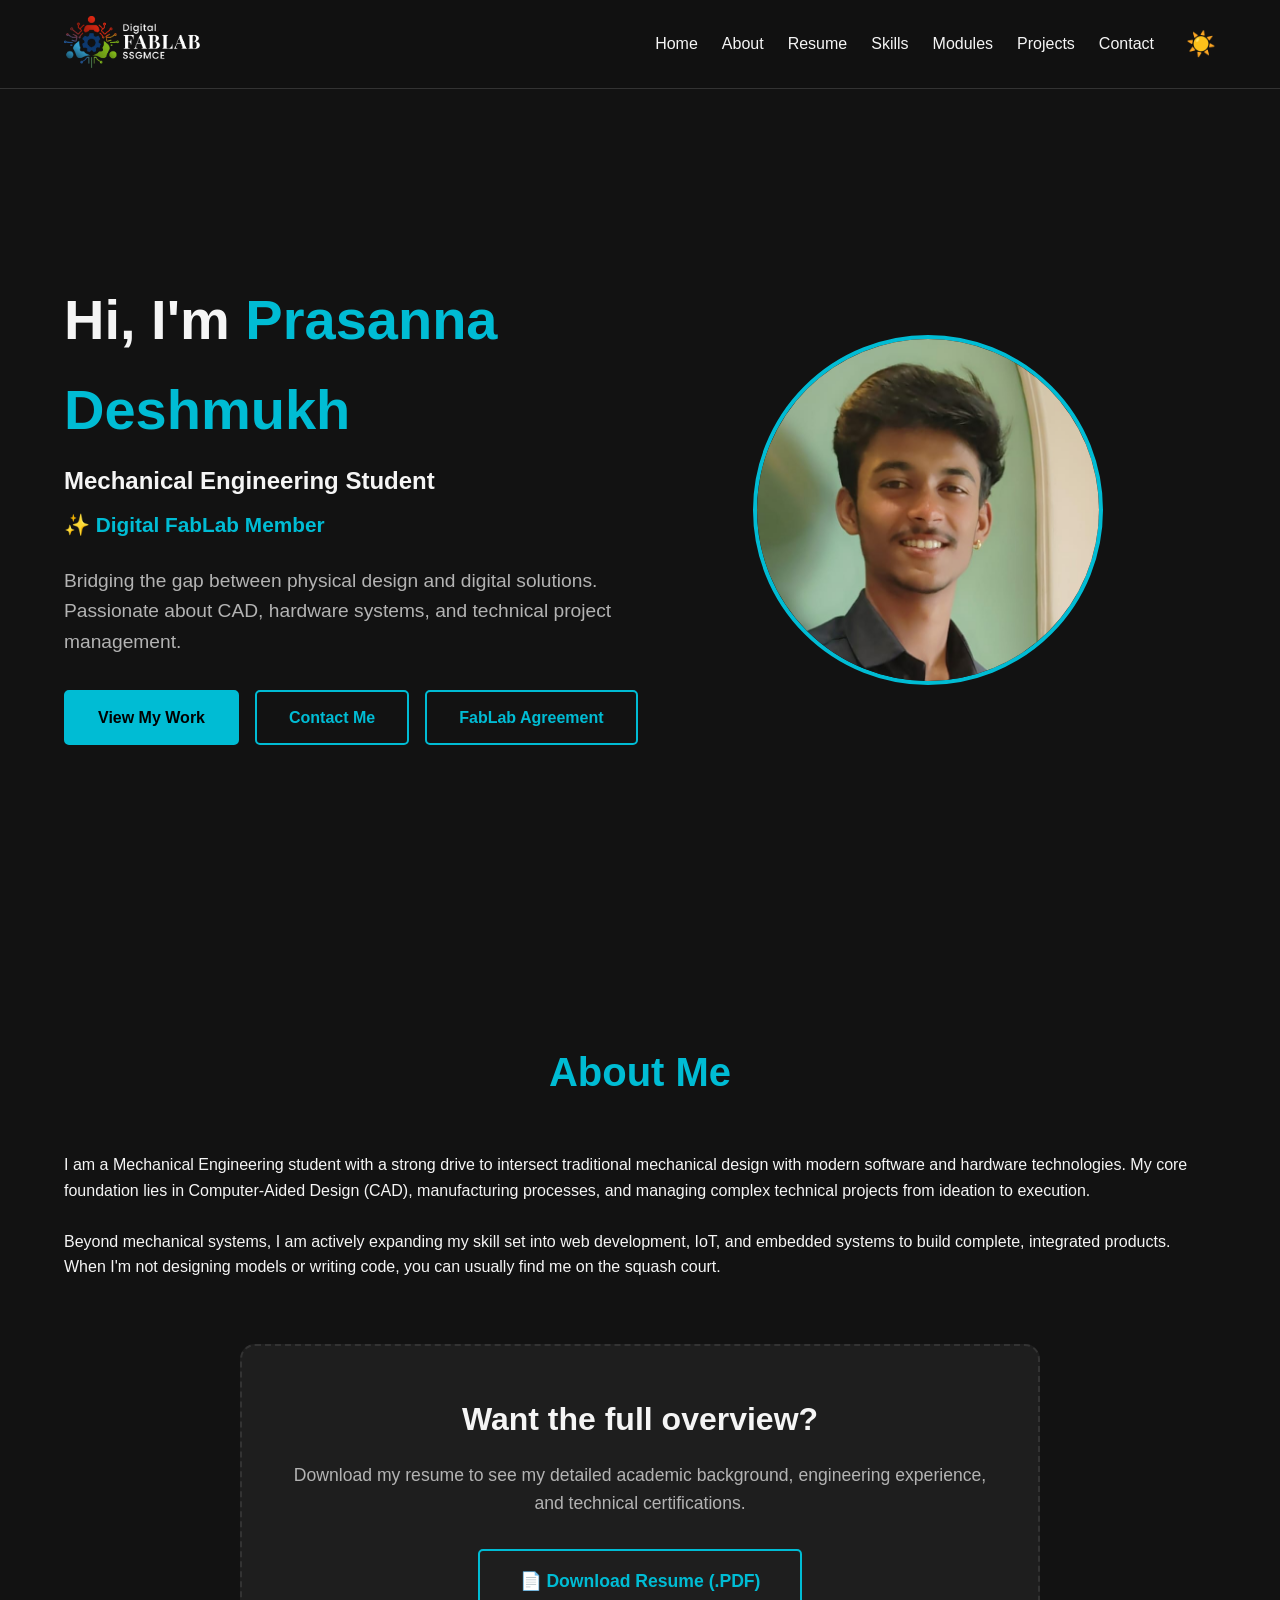
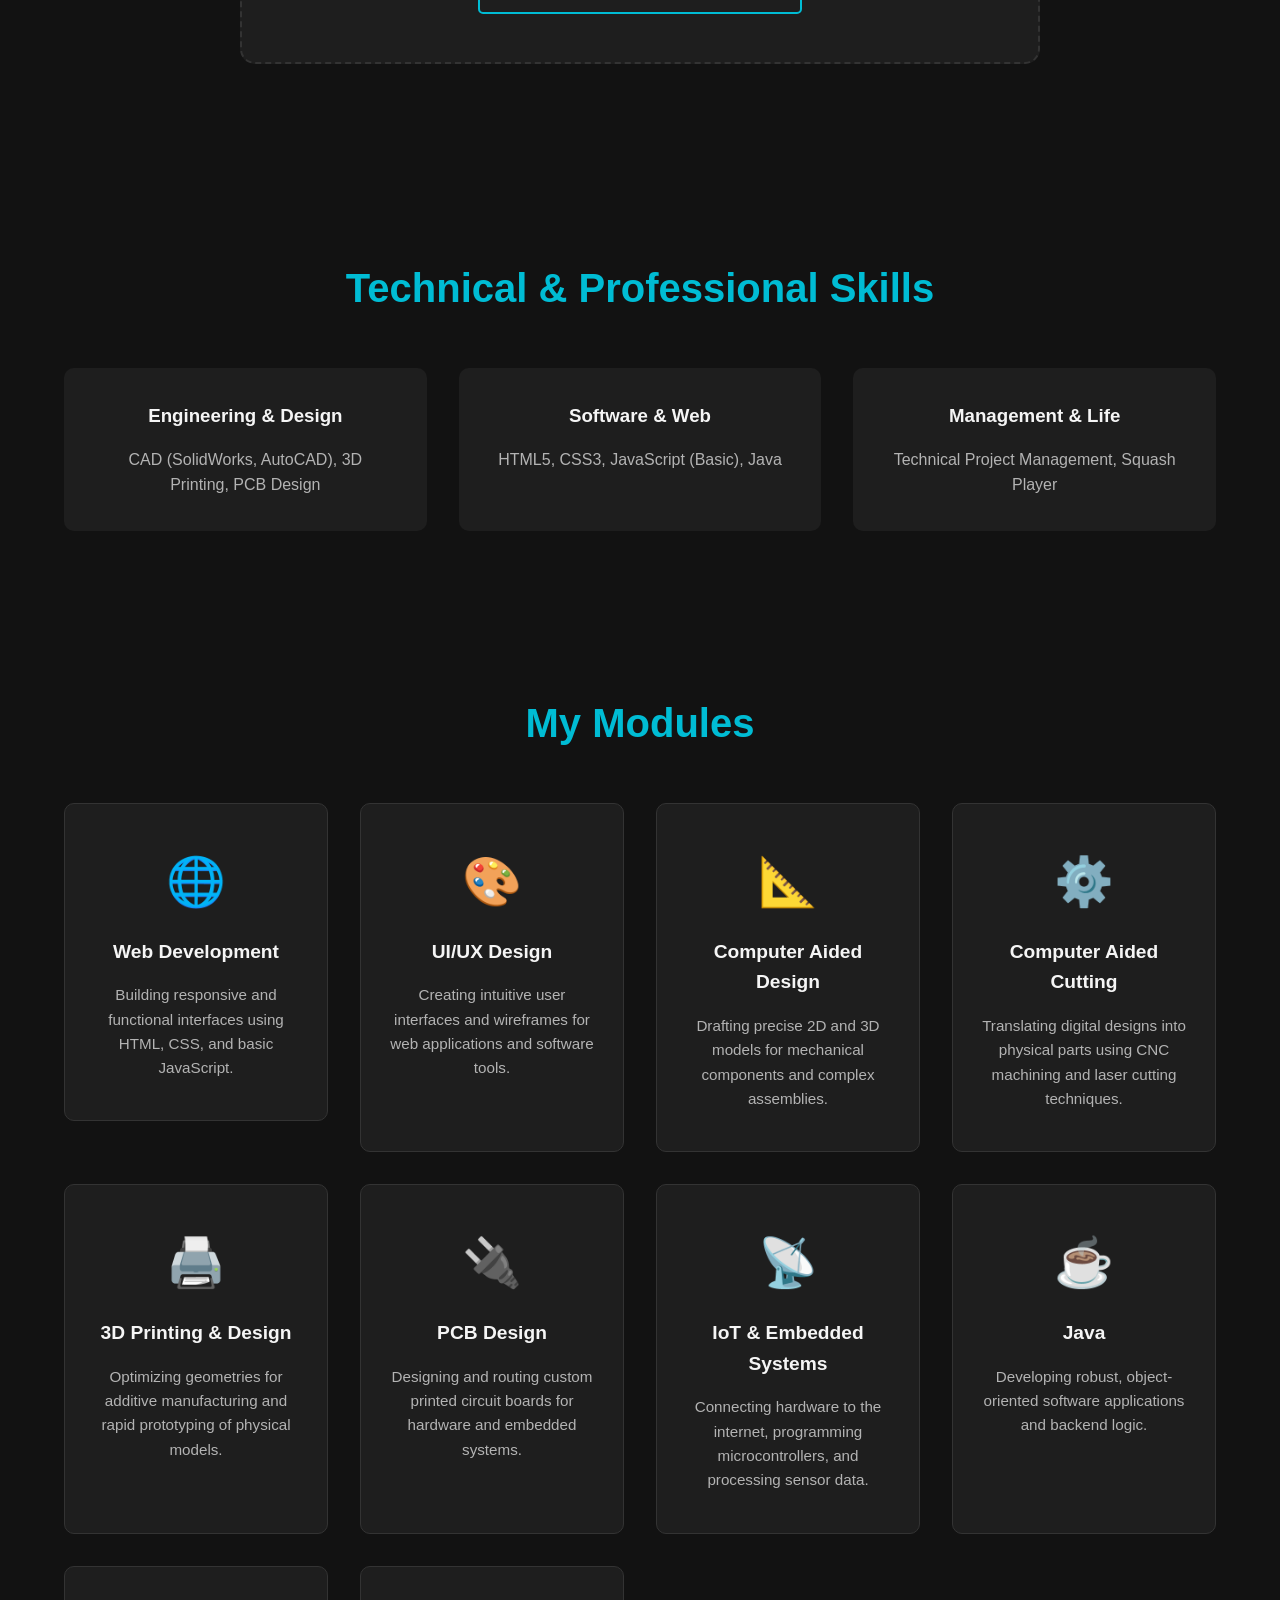
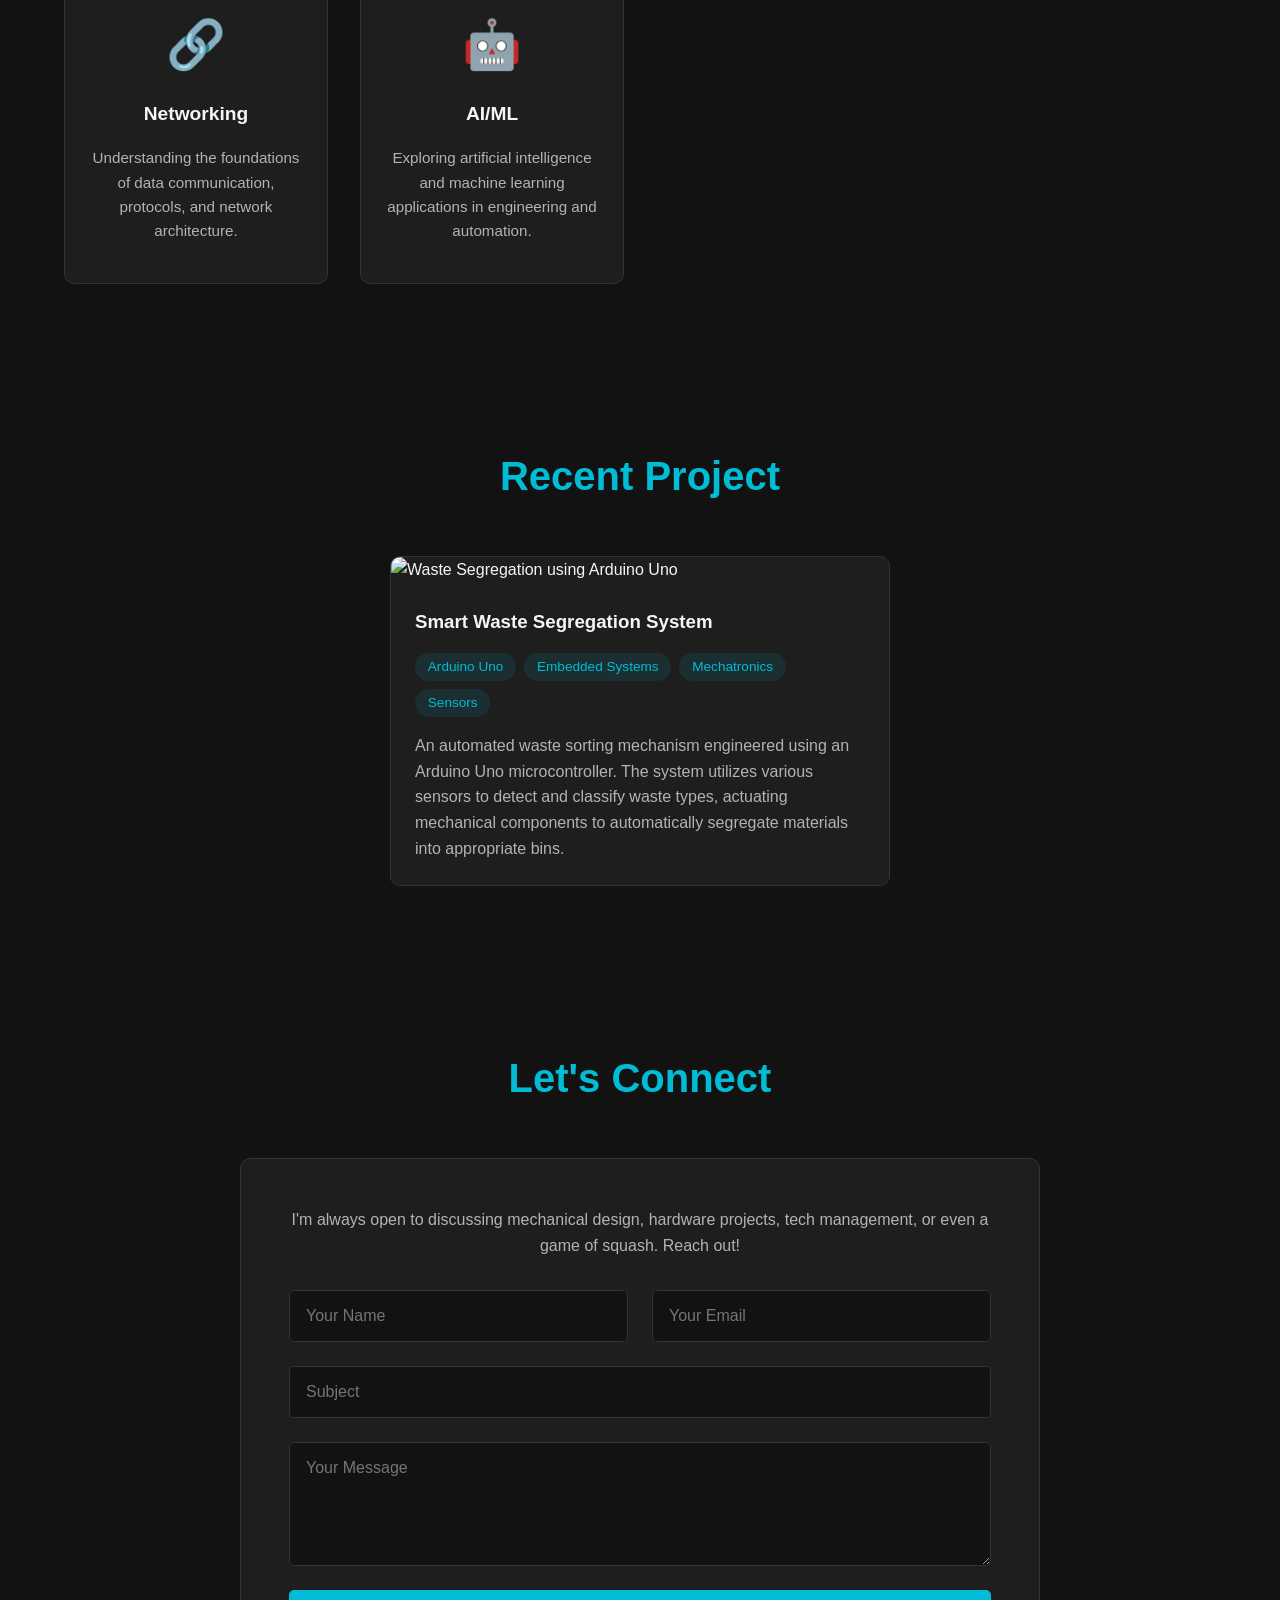
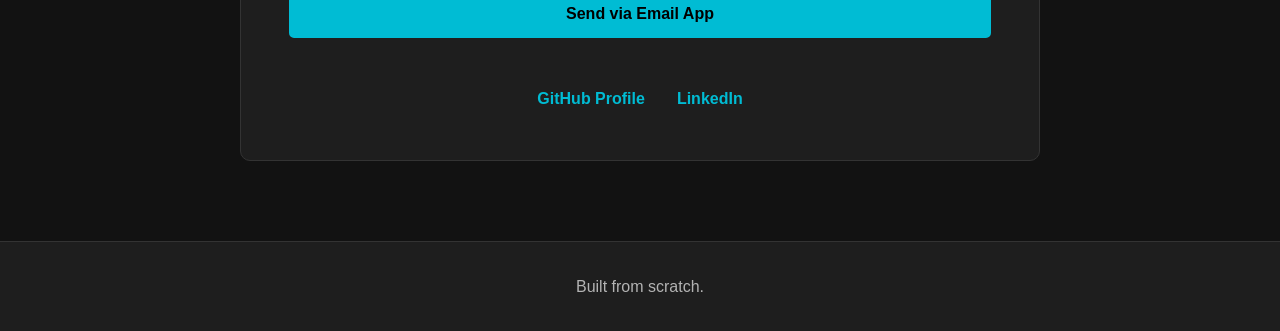
==== index.html @ 0458e1b7 "Updated Logo and Added Agreement Page" ====
<!DOCTYPE html>
<html lang="en">
<head>
    <meta charset="UTF-8">
    <meta name="viewport" content="width=device-width, initial-scale=1.0">
    <title>Prasanna Deshmukh | Portfolio</title>
    <style>
        /* Base Styles & Variables */
        :root {
            --primary-color: #00bcd4;
            --bg-dark: #121212;
            --bg-card: #1e1e1e;
            --text-main: #f5f5f5;
            --text-muted: #b3b3b3;
            --bg-header: rgba(18, 18, 18, 0.95);
            --border-color: #333;
            --transition: all 0.4s cubic-bezier(0.175, 0.885, 0.32, 1.275); 
        }

        /* Light Mode Variables */
        body.light-mode {
            --bg-dark: #f4f7f6;
            --bg-card: #ffffff;
            --text-main: #222222;
            --text-muted: #555555;
            --bg-header: rgba(255, 255, 255, 0.95);
            --border-color: #e0e0e0;
        }

        * {
            margin: 0;
            padding: 0;
            box-sizing: border-box;
            font-family: 'Segoe UI', Tahoma, Geneva, Verdana, sans-serif;
        }

        body {
            background-color: var(--bg-dark);
            color: var(--text-main);
            line-height: 1.6;
            scroll-behavior: smooth;
            transition: background-color 0.3s ease, color 0.3s ease;
        }

        a {
            text-decoration: none;
            color: var(--text-main);
            transition: color 0.3s ease;
        }

        /* Navigation */
        header {
            background-color: var(--bg-header);
            position: fixed;
            width: 100%;
            top: 0;
            z-index: 1000;
            padding: 1rem 5%;
            display: flex;
            justify-content: space-between;
            align-items: center;
            border-bottom: 1px solid var(--border-color);
            transition: background-color 0.3s ease, border-color 0.3s ease;
        }

        /* Logo Theme Logic */
        .logo img {
            height: 3.5rem; /* Slightly larger to make the FabLab text readable */
            object-fit: contain; 
        }

        /* Default Theme (Dark) - Hide light, show dark */
        .logo-light { display: none !important; }
        .logo-dark { display: block !important; }

        /* Light Theme - Hide dark, show light */
        body.light-mode .logo-dark { display: none !important; }
        body.light-mode .logo-light { display: block !important; }

        .nav-center {
            display: flex;
            align-items: center;
            gap: 2rem;
        }

        .nav-links {
            list-style: none;
            display: flex;
            gap: 1.5rem;
        }

        .nav-links a:hover {
            color: var(--primary-color);
            transform: translateY(-2px);
            display: inline-block;
            transition: var(--transition);
        }

        /* Theme Toggle Button */
        .theme-toggle-btn {
            background: none;
            border: none;
            font-size: 1.5rem;
            cursor: pointer;
            color: var(--text-main);
            transition: var(--transition);
            display: flex;
            align-items: center;
            justify-content: center;
        }

        .theme-toggle-btn:hover {
            transform: scale(1.2) rotate(15deg);
        }

        /* Hero Section */
        #home {
            min-height: 100vh;
            display: flex;
            align-items: center;
            padding: 0 5%;
            margin-top: 60px;
        }

        .hero-content {
            flex: 1;
        }

        .hero-content h1 {
            font-size: 3.5rem;
            margin-bottom: 0.5rem;
        }

        .hero-content h1 span {
            color: var(--primary-color);
        }
        
        .hero-content h2 {
            margin-bottom: 0.5rem;
        }

        /* FabLab Animated Title */
        .fablab-title {
            font-size: 1.3rem;
            color: var(--primary-color);
            margin-bottom: 1.5rem;
            font-weight: 600;
            display: inline-block;
            animation: pulse-glow 2s infinite alternate;
        }

        @keyframes pulse-glow {
            0% { 
                text-shadow: 0 0 5px rgba(0, 188, 212, 0.2); 
                transform: scale(1); 
            }
            100% { 
                text-shadow: 0 0 20px rgba(0, 188, 212, 0.8); 
                transform: scale(1.02); 
            }
        }

        .hero-content p {
            font-size: 1.2rem;
            color: var(--text-muted);
            margin-bottom: 2rem;
            max-width: 600px;
        }

        /* Buttons */
        .btn {
            display: inline-block;
            padding: 0.8rem 2rem;
            background-color: var(--primary-color);
            color: #000;
            border-radius: 5px;
            font-weight: bold;
            cursor: pointer;
            border: 2px solid var(--primary-color);
            font-size: 1rem;
            transition: var(--transition);
            text-align: center;
        }

        .btn:hover {
            background-color: #008ba3;
            border-color: #008ba3;
            transform: translateY(-5px) scale(1.05);
            box-shadow: 0 10px 20px rgba(0, 188, 212, 0.4); 
        }

        .btn-outline {
            background-color: transparent;
            color: var(--primary-color);
        }

        .btn-outline:hover {
            background-color: var(--primary-color);
            color: #000;
        }

        .hero-img {
            flex: 1;
            display: flex;
            justify-content: center;
        }

        .hero-img img {
            width: 350px;
            height: 350px;
            border-radius: 50%;
            object-fit: cover;
            border: 4px solid var(--primary-color);
            transition: var(--transition);
        }

        .hero-img img:hover {
            transform: scale(1.03);
            box-shadow: 0 0 30px rgba(0, 188, 212, 0.3);
        }

        /* Sections */
        section {
            padding: 5rem 5%;
        }

        .section-title {
            text-align: center;
            font-size: 2.5rem;
            margin-bottom: 3rem;
            color: var(--primary-color);
        }

        /* About Section */
        .about-container {
            display: flex;
            gap: 4rem;
            align-items: center;
        }

        .about-text {
            flex: 1;
        }

        /* Resume Section */
        .resume-banner {
            background-color: var(--bg-card);
            border: 2px dashed var(--border-color);
            border-radius: 15px;
            padding: 3rem;
            text-align: center;
            max-width: 800px;
            margin: 0 auto 5rem auto;
            transition: var(--transition);
        }

        .resume-banner:hover {
            border-color: var(--primary-color);
            transform: translateY(-8px) scale(1.02);
            box-shadow: 0 15px 30px rgba(0, 188, 212, 0.15);
        }

        /* Common Card Styles */
        .skill-card, .module-card, .project-card, .contact-container {
            background-color: var(--bg-card);
            transition: var(--transition);
        }

        /* Enhanced Hover Effects for Cards */
        .skill-card:hover, .module-card:hover, .project-card:hover {
            transform: translateY(-10px) scale(1.03); 
            border-color: var(--primary-color);
            box-shadow: 0 15px 30px rgba(0, 188, 212, 0.15); 
            z-index: 10;
        }

        /* Skills Section */
        .skills-grid {
            display: grid;
            grid-template-columns: repeat(auto-fit, minmax(250px, 1fr));
            gap: 2rem;
        }

        .skill-card {
            padding: 2rem;
            border-radius: 10px;
            text-align: center;
            border-bottom: 3px solid transparent;
            border: 1px solid transparent;
        }

        /* Modules Section */
        .modules-grid {
            display: grid;
            grid-template-columns: repeat(auto-fit, minmax(250px, 1fr));
            gap: 2rem;
        }

        .module-card {
            padding: 2.5rem 1.5rem;
            border-radius: 10px;
            text-align: center;
            border: 1px solid var(--border-color);
        }

        .module-icon {
            font-size: 3rem;
            margin-bottom: 1rem;
            transition: var(--transition);
        }

        .module-card:hover .module-icon {
            transform: scale(1.2) translateY(-5px);
        }

        .module-card h3 {
            margin-bottom: 1rem;
            font-size: 1.2rem;
        }

        .module-card p {
            color: var(--text-muted);
            font-size: 0.95rem;
        }

        /* Projects Section */
        .projects-grid {
            display: grid;
            grid-template-columns: repeat(auto-fit, minmax(300px, 1fr));
            gap: 2rem;
        }

        .project-card {
            border-radius: 10px;
            overflow: hidden;
            border: 1px solid var(--border-color);
            margin: 0 auto;
            max-width: 500px; 
            width: 100%;
        }

        .project-img {
            width: 100%;
            height: 250px;
            object-fit: cover;
            transition: transform 0.5s ease;
        }

        .project-card:hover .project-img {
            transform: scale(1.05); 
        }

        .project-info {
            padding: 1.5rem;
            position: relative;
            background-color: var(--bg-card);
            z-index: 2;
        }

        .project-tags {
            margin: 1rem 0;
            display: flex;
            gap: 0.5rem;
            flex-wrap: wrap;
        }

        .tag {
            background-color: rgba(0, 188, 212, 0.1);
            color: var(--primary-color);
            padding: 0.2rem 0.8rem;
            border-radius: 15px;
            font-size: 0.85rem;
        }

        /* Contact Section */
        .contact-container {
            max-width: 800px;
            margin: 0 auto;
            padding: 3rem;
            border-radius: 10px;
            border: 1px solid var(--border-color);
        }

        .contact-container:hover {
            box-shadow: 0 10px 30px rgba(0, 188, 212, 0.1);
            border-color: var(--border-color);
        }

        .contact-form {
            display: flex;
            flex-direction: column;
            gap: 1.5rem;
            margin-top: 2rem;
        }

        .input-group {
            display: flex;
            gap: 1.5rem;
        }

        .input-group input {
            flex: 1;
        }

        .contact-form input, 
        .contact-form textarea {
            width: 100%;
            padding: 1rem;
            background-color: var(--bg-dark);
            border: 1px solid var(--border-color);
            border-radius: 5px;
            color: var(--text-main);
            font-size: 1rem;
            transition: var(--transition);
        }

        .contact-form input:focus, 
        .contact-form textarea:focus {
            outline: none;
            border-color: var(--primary-color);
            box-shadow: 0 0 10px rgba(0, 188, 212, 0.2);
            transform: translateY(-2px);
        }

        /* Footer */
        footer {
            text-align: center;
            padding: 2rem;
            background-color: var(--bg-card);
            color: var(--text-muted);
            border-top: 1px solid var(--border-color);
            transition: background-color 0.3s ease, border-color 0.3s ease;
        }

        /* Responsive Design */
        @media (max-width: 768px) {
            #home, .about-container {
                flex-direction: column-reverse;
                text-align: center;
                gap: 2rem;
            }
            .nav-links {
                display: none; 
            }
            .hero-content h1 {
                font-size: 2.5rem;
            }
            .input-group {
                flex-direction: column;
                gap: 1.5rem;
            }
            .contact-container {
                padding: 1.5rem;
            }
        }
    </style>
</head>
<body>

    <header>
        <div class="logo">
            <img src="FabLabDark.png" alt="FabLab Logo Dark Mode" class="logo-dark">
            <img src="FabLabLight.png" alt="FabLab Logo Light Mode" class="logo-light">
        </div>
        <div class="nav-center">
            <ul class="nav-links">
                <li><a href="#home">Home</a></li>
                <li><a href="#about">About</a></li>
                <li><a href="#resume">Resume</a></li>
                <li><a href="#skills">Skills</a></li>
                <li><a href="#modules">Modules</a></li>
                <li><a href="#projects">Projects</a></li>
                <li><a href="#contact">Contact</a></li>
            </ul>
            <button id="theme-toggle" class="theme-toggle-btn" aria-label="Toggle Light/Dark Mode">☀️</button>
        </div>
    </header>

    <section id="home">
        <div class="hero-content">
            <h1>Hi, I'm <span>Prasanna Deshmukh</span></h1>
            <h2>Mechanical Engineering Student</h2>
            <div class="fablab-title">✨ Digital FabLab Member</div>
            <p>Bridging the gap between physical design and digital solutions. Passionate about CAD, hardware systems, and technical project management.</p>
            <div style="display: flex; gap: 1rem; flex-wrap: wrap;">
                <a href="#projects" class="btn">View My Work</a>
                <a href="#contact" class="btn btn-outline">Contact Me</a>
                <a href="agreement.html" class="btn btn-outline">FabLab Agreement</a>
            </div>
        </div>
        <div class="hero-img">
            <img src="photo.jpeg" alt="Prasanna - Profile">
        </div>
    </section>

    <section id="about" style="padding-bottom: 2rem;">
        <h2 class="section-title">About Me</h2>
        <div class="about-container">
            <div class="about-text">
                <p>I am a Mechanical Engineering student with a strong drive to intersect traditional mechanical design with modern software and hardware technologies. My core foundation lies in Computer-Aided Design (CAD), manufacturing processes, and managing complex technical projects from ideation to execution.</p>
                <br>
                <p>Beyond mechanical systems, I am actively expanding my skill set into web development, IoT, and embedded systems to build complete, integrated products. When I'm not designing models or writing code, you can usually find me on the squash court.</p>
            </div>
        </div>
    </section>

    <section id="resume" style="padding-top: 2rem; padding-bottom: 2rem;">
        <div class="resume-banner">
            <h2 style="font-size: 2rem; margin-bottom: 1rem; color: var(--text-main);">Want the full overview?</h2>
            <p style="color: var(--text-muted); margin-bottom: 2rem; font-size: 1.1rem;">Download my resume to see my detailed academic background, engineering experience, and technical certifications.</p>
            <a href="Resume.pdf" target="_blank" class="btn btn-outline" style="font-size: 1.1rem; padding: 1rem 2.5rem;">📄 Download Resume (.PDF)</a>
        </div>
    </section>

    <section id="skills">
        <h2 class="section-title">Technical & Professional Skills</h2>
        <div class="skills-grid">
            <div class="skill-card">
                <h3>Engineering & Design</h3>
                <p style="color: var(--text-muted); margin-top: 1rem;">CAD (SolidWorks, AutoCAD), 3D Printing, PCB Design</p>
            </div>
            <div class="skill-card">
                <h3>Software & Web</h3>
                <p style="color: var(--text-muted); margin-top: 1rem;">HTML5, CSS3, JavaScript (Basic), Java</p>
            </div>
            <div class="skill-card">
                <h3>Management & Life</h3>
                <p style="color: var(--text-muted); margin-top: 1rem;">Technical Project Management, Squash Player</p>
            </div>
        </div>
    </section>

    <section id="modules">
        <h2 class="section-title">My Modules</h2>
        <div class="modules-grid">
            
            <a href="modules.html" style="text-decoration: none; color: inherit; display: block;">
                <div class="module-card">
                    <div class="module-icon">🌐</div>
                    <h3>Web Development</h3>
                    <p>Building responsive and functional interfaces using HTML, CSS, and basic JavaScript.</p>
                </div>
            </a>

            <div class="module-card">
                <div class="module-icon">🎨</div>
                <h3>UI/UX Design</h3>
                <p>Creating intuitive user interfaces and wireframes for web applications and software tools.</p>
            </div>

            <div class="module-card">
                <div class="module-icon">📐</div>
                <h3>Computer Aided Design</h3>
                <p>Drafting precise 2D and 3D models for mechanical components and complex assemblies.</p>
            </div>

            <div class="module-card">
                <div class="module-icon">⚙️</div>
                <h3>Computer Aided Cutting</h3>
                <p>Translating digital designs into physical parts using CNC machining and laser cutting techniques.</p>
            </div>

            <div class="module-card">
                <div class="module-icon">🖨️</div>
                <h3>3D Printing & Design</h3>
                <p>Optimizing geometries for additive manufacturing and rapid prototyping of physical models.</p>
            </div>

            <div class="module-card">
                <div class="module-icon">🔌</div>
                <h3>PCB Design</h3>
                <p>Designing and routing custom printed circuit boards for hardware and embedded systems.</p>
            </div>

            <div class="module-card">
                <div class="module-icon">📡</div>
                <h3>IoT & Embedded Systems</h3>
                <p>Connecting hardware to the internet, programming microcontrollers, and processing sensor data.</p>
            </div>

            <div class="module-card">
                <div class="module-icon">☕</div>
                <h3>Java</h3>
                <p>Developing robust, object-oriented software applications and backend logic.</p>
            </div>

            <div class="module-card">
                <div class="module-icon">🔗</div>
                <h3>Networking</h3>
                <p>Understanding the foundations of data communication, protocols, and network architecture.</p>
            </div>

            <div class="module-card">
                <div class="module-icon">🤖</div>
                <h3>AI/ML</h3>
                <p>Exploring artificial intelligence and machine learning applications in engineering and automation.</p>
            </div>

        </div>
    </section>

    <section id="projects">
        <h2 class="section-title">Recent Project</h2>
        <div class="projects-grid">
            
            <div class="project-card">
                <div style="overflow: hidden;">
                    <img src="WSM.png" alt="Waste Segregation using Arduino Uno" class="project-img">
                </div>
                <div class="project-info">
                    <h3>Smart Waste Segregation System</h3>
                    <div class="project-tags">
                        <span class="tag">Arduino Uno</span>
                        <span class="tag">Embedded Systems</span>
                        <span class="tag">Mechatronics</span>
                        <span class="tag">Sensors</span>
                    </div>
                    <p style="color: var(--text-muted);">An automated waste sorting mechanism engineered using an Arduino Uno microcontroller. The system utilizes various sensors to detect and classify waste types, actuating mechanical components to automatically segregate materials into appropriate bins.</p>
                </div>
            </div>

        </div>
    </section>

    <section id="contact">
        <h2 class="section-title">Let's Connect</h2>
        <div class="contact-container">
            <p style="color: var(--text-muted); text-align: center;">I'm always open to discussing mechanical design, hardware projects, tech management, or even a game of squash. Reach out!</p>
            
            <form class="contact-form" onsubmit="sendEmail(event)">
                <div class="input-group">
                    <input type="text" id="senderName" placeholder="Your Name" required>
                    <input type="email" id="senderEmail" placeholder="Your Email" required>
                </div>
                <input type="text" id="senderSubject" placeholder="Subject" required>
                <textarea id="senderMessage" rows="5" placeholder="Your Message" required></textarea>
                <button type="submit" class="btn">Send via Email App</button>
            </form>
            <div style="margin-top: 3rem; display: flex; justify-content: center; gap: 2rem;">
                <a href="https://github.com/prasannadeshmukh16072007-blip" target="_blank" style="color: var(--primary-color); font-weight: bold;">GitHub Profile</a>
                <a href="https://www.linkedin.com/in/prasanna-deshmukh-a035713b6?utm_source=share_via&utm_content=profile&utm_medium=member_android" target="_blank" style="color: var(--primary-color); font-weight: bold;">LinkedIn</a>
            </div>
        </div>
    </section>

    <footer>
        <p>Built from scratch.</p>
    </footer>

    <script>
        // Theme Toggle Logic
        const themeToggleBtn = document.getElementById('theme-toggle');
        const body = document.body;

        themeToggleBtn.addEventListener('click', () => {
            body.classList.toggle('light-mode');
            
            if (body.classList.contains('light-mode')) {
                themeToggleBtn.textContent = '🌙'; 
            } else {
                themeToggleBtn.textContent = '☀️'; 
            }
        });
        
        // Email Logic
        function sendEmail(event) {
            event.preventDefault();

            const name = document.getElementById('senderName').value;
            const email = document.getElementById('senderEmail').value;
            const subject = document.getElementById('senderSubject').value;
            const message = document.getElementById('senderMessage').value;

            const targetEmail = "prasannadeshmukh16072007@gmail.com"; 

            const bodyText = `Name: ${name}\nEmail: ${email}\n\nMessage:\n${message}`;

            const mailtoLink = `mailto:${targetEmail}?subject=${encodeURIComponent(subject)}&body=${encodeURIComponent(bodyText)}`;
            window.location.href = mailtoLink;
        }
    </script>
</body>
</html>
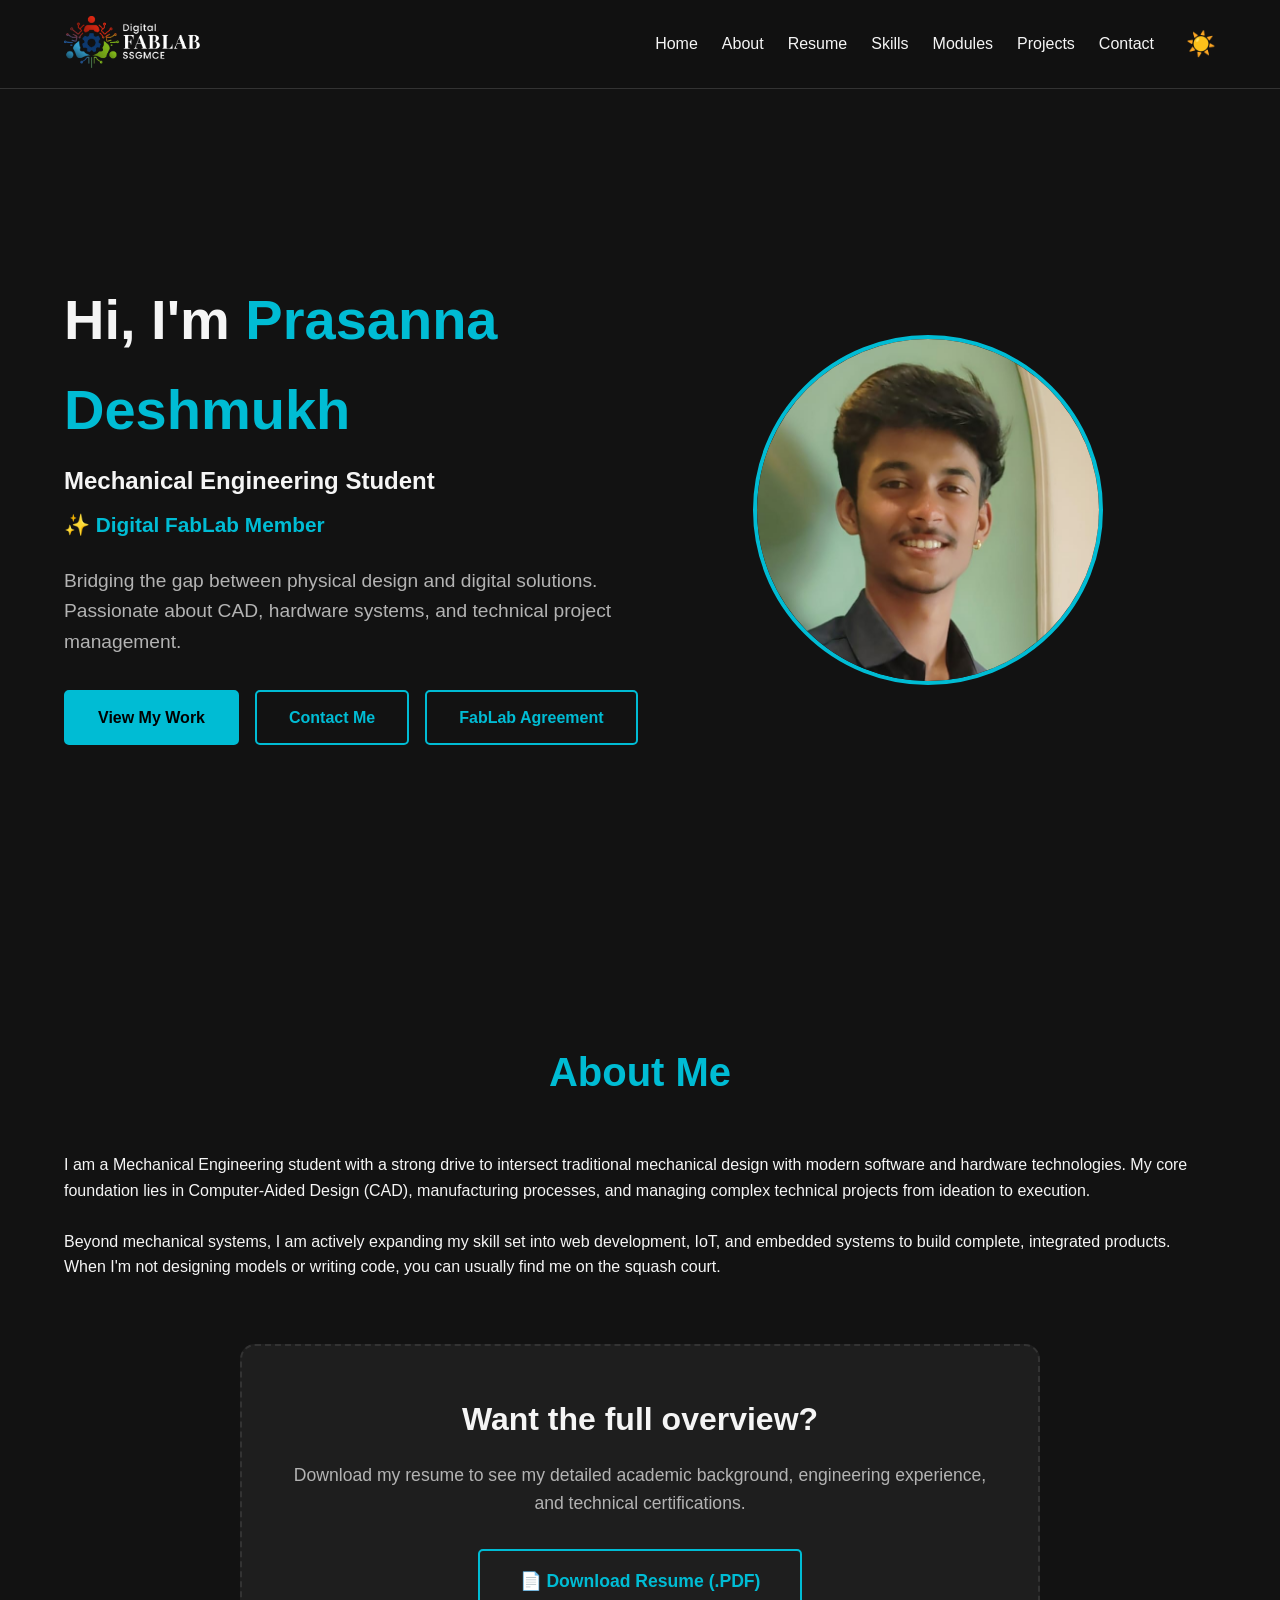
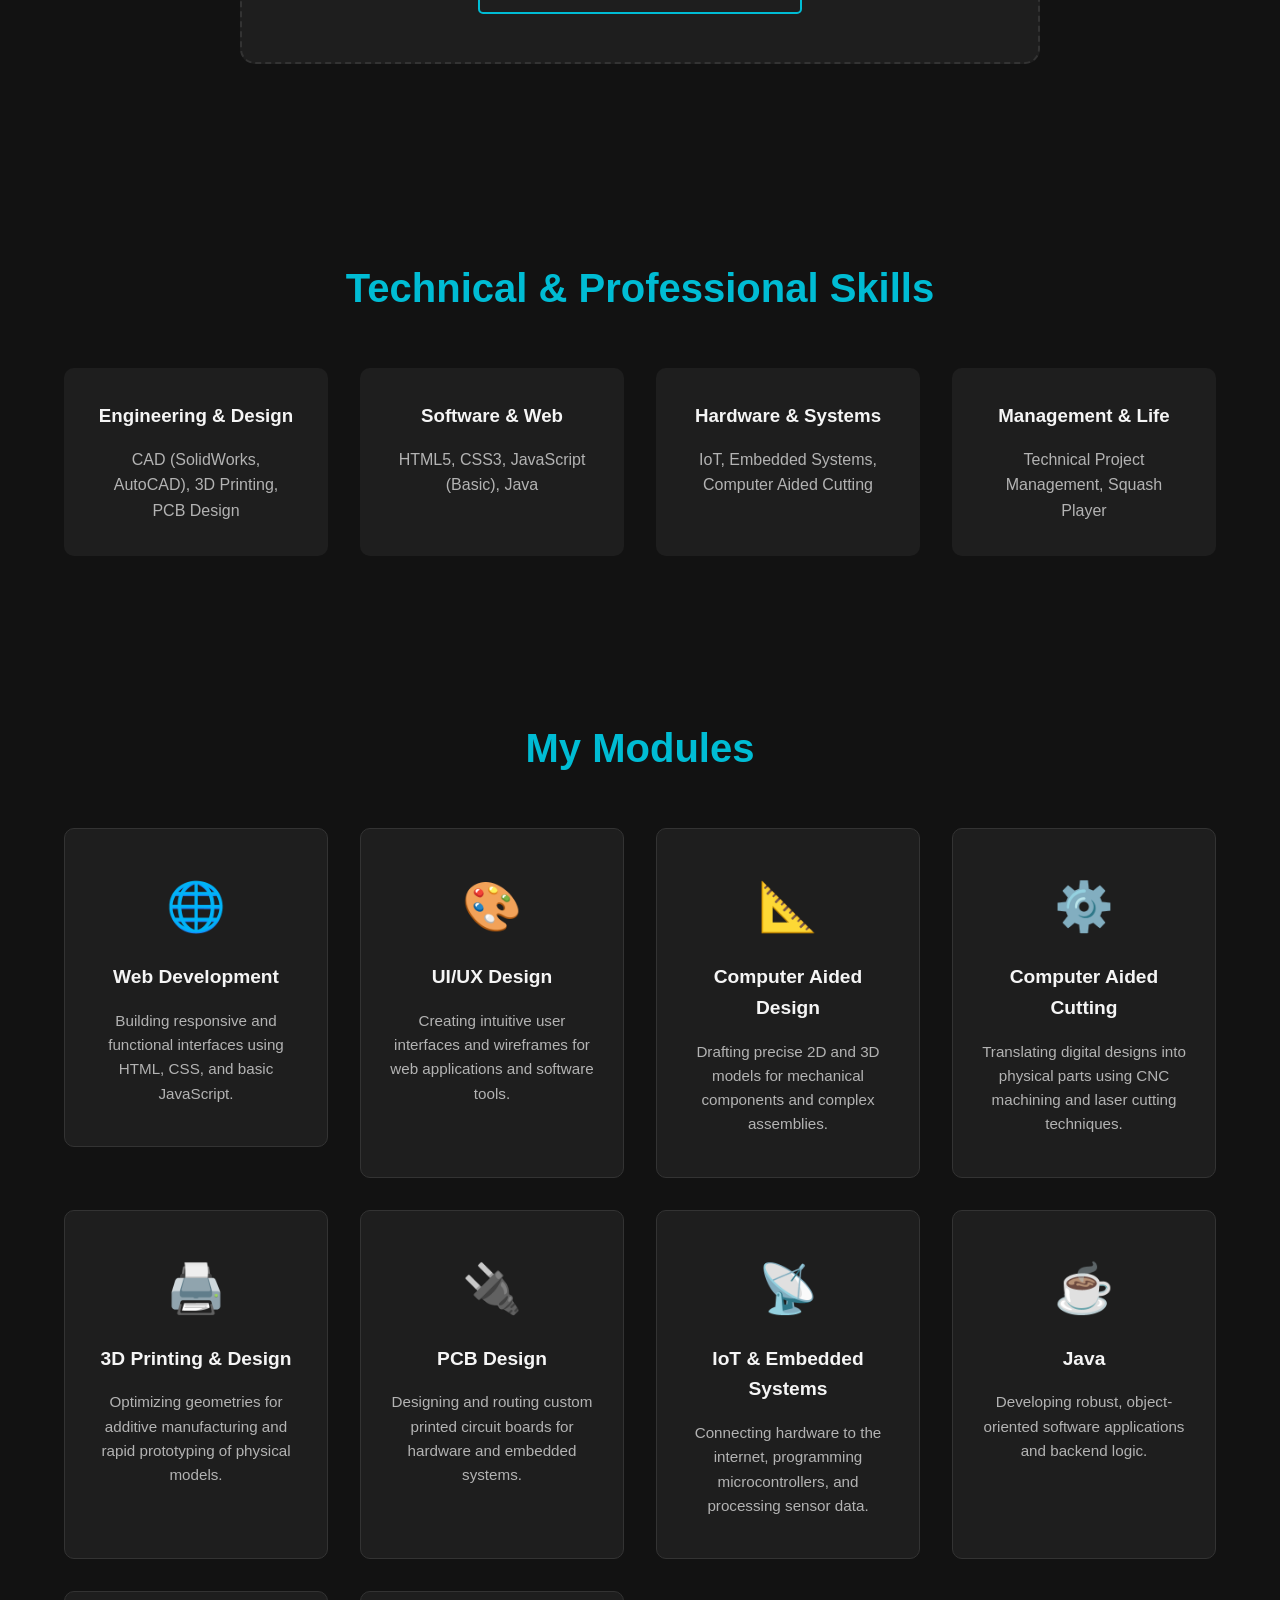
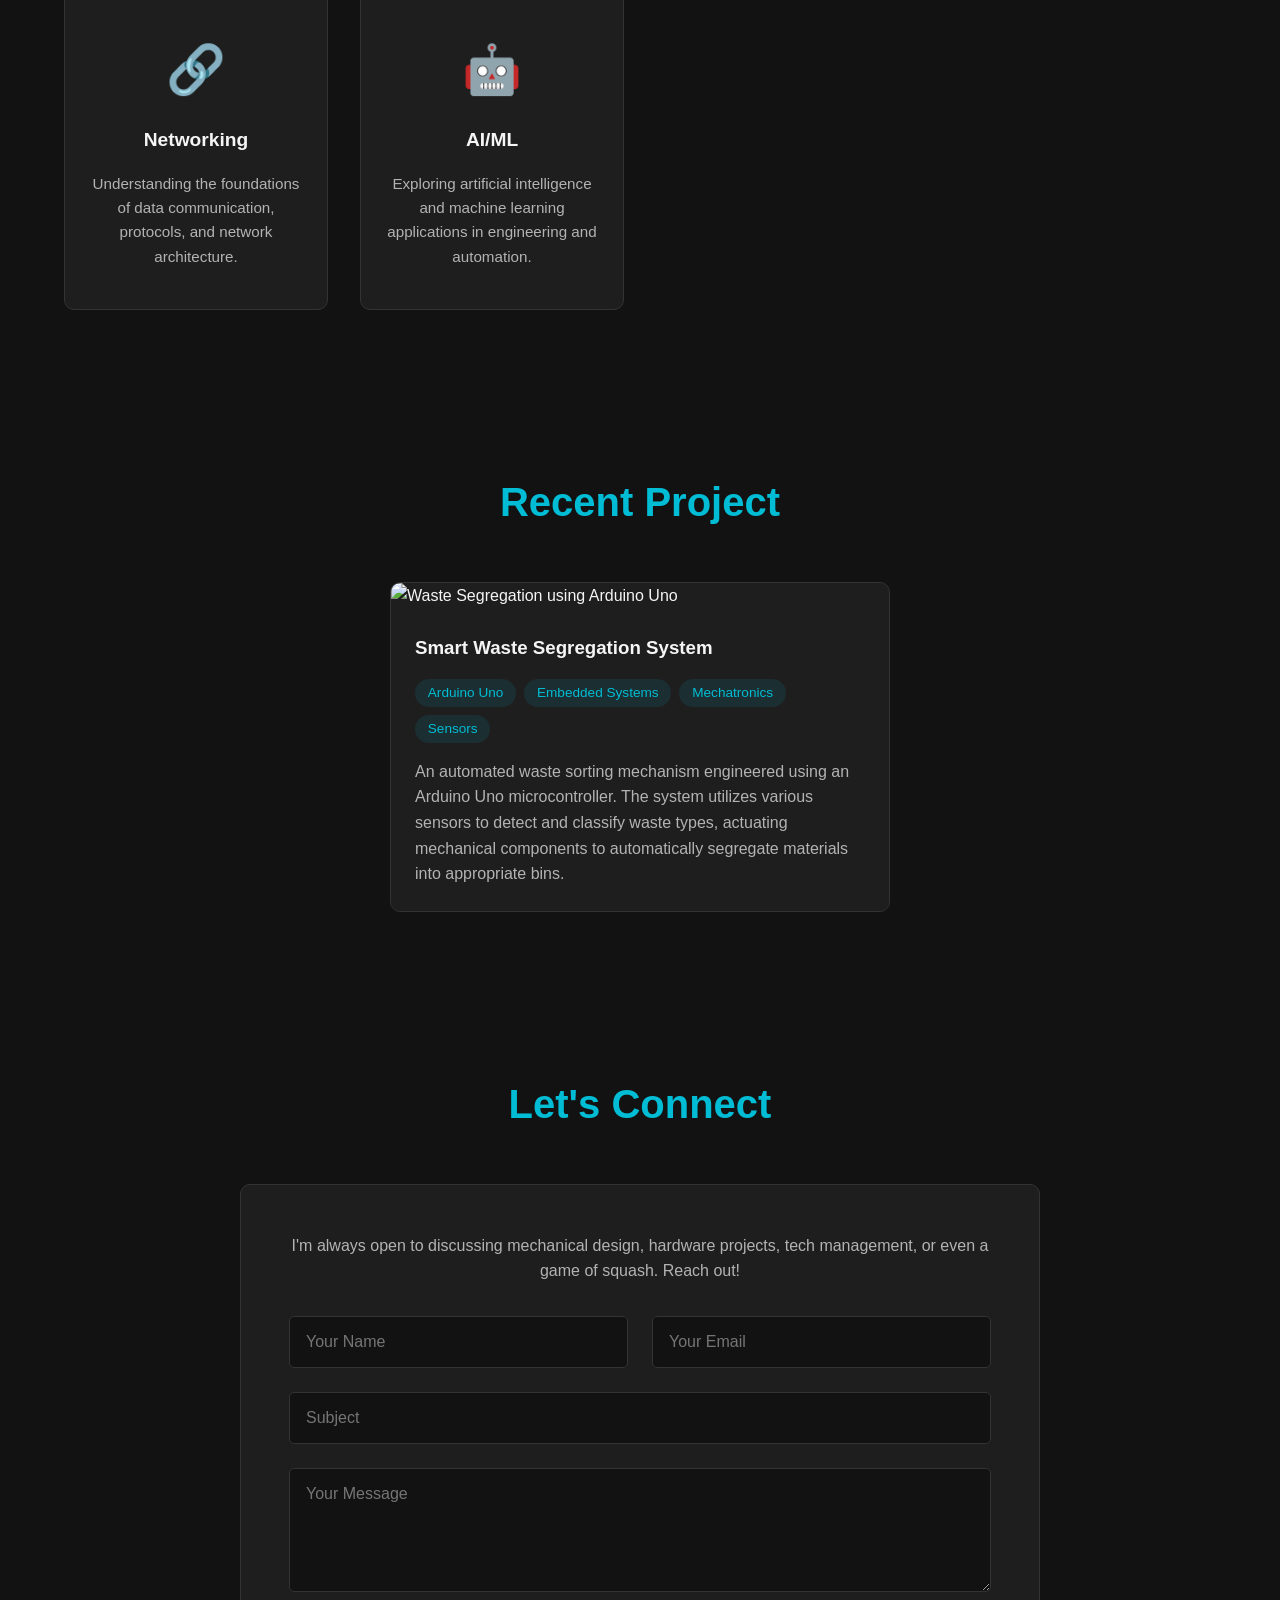
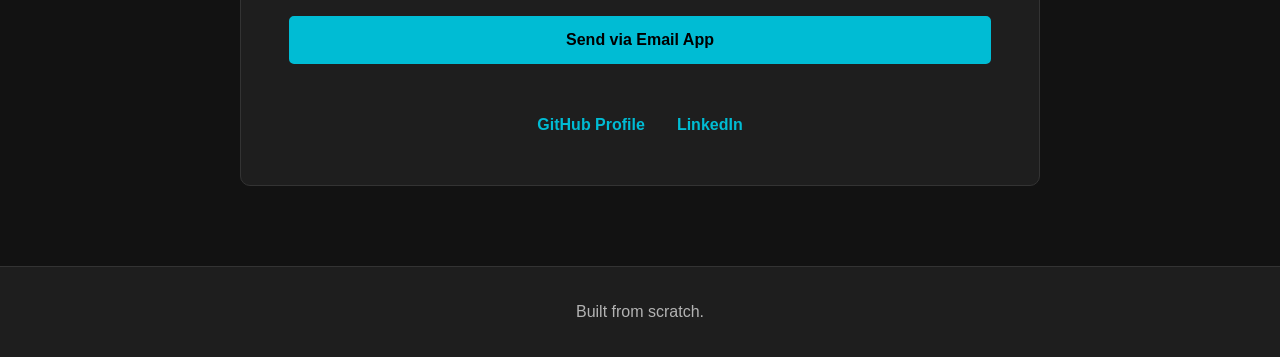
==== commit 06754fe0: "Added .js and .css Files" ====
--- a/index.html
+++ b/index.html
@@ -4,456 +4,7 @@
     <meta charset="UTF-8">
     <meta name="viewport" content="width=device-width, initial-scale=1.0">
     <title>Prasanna Deshmukh | Portfolio</title>
-    <style>
-        /* Base Styles & Variables */
-        :root {
-            --primary-color: #00bcd4;
-            --bg-dark: #121212;
-            --bg-card: #1e1e1e;
-            --text-main: #f5f5f5;
-            --text-muted: #b3b3b3;
-            --bg-header: rgba(18, 18, 18, 0.95);
-            --border-color: #333;
-            --transition: all 0.4s cubic-bezier(0.175, 0.885, 0.32, 1.275); 
-        }
-
-        /* Light Mode Variables */
-        body.light-mode {
-            --bg-dark: #f4f7f6;
-            --bg-card: #ffffff;
-            --text-main: #222222;
-            --text-muted: #555555;
-            --bg-header: rgba(255, 255, 255, 0.95);
-            --border-color: #e0e0e0;
-        }
-
-        * {
-            margin: 0;
-            padding: 0;
-            box-sizing: border-box;
-            font-family: 'Segoe UI', Tahoma, Geneva, Verdana, sans-serif;
-        }
-
-        body {
-            background-color: var(--bg-dark);
-            color: var(--text-main);
-            line-height: 1.6;
-            scroll-behavior: smooth;
-            transition: background-color 0.3s ease, color 0.3s ease;
-        }
-
-        a {
-            text-decoration: none;
-            color: var(--text-main);
-            transition: color 0.3s ease;
-        }
-
-        /* Navigation */
-        header {
-            background-color: var(--bg-header);
-            position: fixed;
-            width: 100%;
-            top: 0;
-            z-index: 1000;
-            padding: 1rem 5%;
-            display: flex;
-            justify-content: space-between;
-            align-items: center;
-            border-bottom: 1px solid var(--border-color);
-            transition: background-color 0.3s ease, border-color 0.3s ease;
-        }
-
-        /* Logo Theme Logic */
-        .logo img {
-            height: 3.5rem; /* Slightly larger to make the FabLab text readable */
-            object-fit: contain; 
-        }
-
-        /* Default Theme (Dark) - Hide light, show dark */
-        .logo-light { display: none !important; }
-        .logo-dark { display: block !important; }
-
-        /* Light Theme - Hide dark, show light */
-        body.light-mode .logo-dark { display: none !important; }
-        body.light-mode .logo-light { display: block !important; }
-
-        .nav-center {
-            display: flex;
-            align-items: center;
-            gap: 2rem;
-        }
-
-        .nav-links {
-            list-style: none;
-            display: flex;
-            gap: 1.5rem;
-        }
-
-        .nav-links a:hover {
-            color: var(--primary-color);
-            transform: translateY(-2px);
-            display: inline-block;
-            transition: var(--transition);
-        }
-
-        /* Theme Toggle Button */
-        .theme-toggle-btn {
-            background: none;
-            border: none;
-            font-size: 1.5rem;
-            cursor: pointer;
-            color: var(--text-main);
-            transition: var(--transition);
-            display: flex;
-            align-items: center;
-            justify-content: center;
-        }
-
-        .theme-toggle-btn:hover {
-            transform: scale(1.2) rotate(15deg);
-        }
-
-        /* Hero Section */
-        #home {
-            min-height: 100vh;
-            display: flex;
-            align-items: center;
-            padding: 0 5%;
-            margin-top: 60px;
-        }
-
-        .hero-content {
-            flex: 1;
-        }
-
-        .hero-content h1 {
-            font-size: 3.5rem;
-            margin-bottom: 0.5rem;
-        }
-
-        .hero-content h1 span {
-            color: var(--primary-color);
-        }
-        
-        .hero-content h2 {
-            margin-bottom: 0.5rem;
-        }
-
-        /* FabLab Animated Title */
-        .fablab-title {
-            font-size: 1.3rem;
-            color: var(--primary-color);
-            margin-bottom: 1.5rem;
-            font-weight: 600;
-            display: inline-block;
-            animation: pulse-glow 2s infinite alternate;
-        }
-
-        @keyframes pulse-glow {
-            0% { 
-                text-shadow: 0 0 5px rgba(0, 188, 212, 0.2); 
-                transform: scale(1); 
-            }
-            100% { 
-                text-shadow: 0 0 20px rgba(0, 188, 212, 0.8); 
-                transform: scale(1.02); 
-            }
-        }
-
-        .hero-content p {
-            font-size: 1.2rem;
-            color: var(--text-muted);
-            margin-bottom: 2rem;
-            max-width: 600px;
-        }
-
-        /* Buttons */
-        .btn {
-            display: inline-block;
-            padding: 0.8rem 2rem;
-            background-color: var(--primary-color);
-            color: #000;
-            border-radius: 5px;
-            font-weight: bold;
-            cursor: pointer;
-            border: 2px solid var(--primary-color);
-            font-size: 1rem;
-            transition: var(--transition);
-            text-align: center;
-        }
-
-        .btn:hover {
-            background-color: #008ba3;
-            border-color: #008ba3;
-            transform: translateY(-5px) scale(1.05);
-            box-shadow: 0 10px 20px rgba(0, 188, 212, 0.4); 
-        }
-
-        .btn-outline {
-            background-color: transparent;
-            color: var(--primary-color);
-        }
-
-        .btn-outline:hover {
-            background-color: var(--primary-color);
-            color: #000;
-        }
-
-        .hero-img {
-            flex: 1;
-            display: flex;
-            justify-content: center;
-        }
-
-        .hero-img img {
-            width: 350px;
-            height: 350px;
-            border-radius: 50%;
-            object-fit: cover;
-            border: 4px solid var(--primary-color);
-            transition: var(--transition);
-        }
-
-        .hero-img img:hover {
-            transform: scale(1.03);
-            box-shadow: 0 0 30px rgba(0, 188, 212, 0.3);
-        }
-
-        /* Sections */
-        section {
-            padding: 5rem 5%;
-        }
-
-        .section-title {
-            text-align: center;
-            font-size: 2.5rem;
-            margin-bottom: 3rem;
-            color: var(--primary-color);
-        }
-
-        /* About Section */
-        .about-container {
-            display: flex;
-            gap: 4rem;
-            align-items: center;
-        }
-
-        .about-text {
-            flex: 1;
-        }
-
-        /* Resume Section */
-        .resume-banner {
-            background-color: var(--bg-card);
-            border: 2px dashed var(--border-color);
-            border-radius: 15px;
-            padding: 3rem;
-            text-align: center;
-            max-width: 800px;
-            margin: 0 auto 5rem auto;
-            transition: var(--transition);
-        }
-
-        .resume-banner:hover {
-            border-color: var(--primary-color);
-            transform: translateY(-8px) scale(1.02);
-            box-shadow: 0 15px 30px rgba(0, 188, 212, 0.15);
-        }
-
-        /* Common Card Styles */
-        .skill-card, .module-card, .project-card, .contact-container {
-            background-color: var(--bg-card);
-            transition: var(--transition);
-        }
-
-        /* Enhanced Hover Effects for Cards */
-        .skill-card:hover, .module-card:hover, .project-card:hover {
-            transform: translateY(-10px) scale(1.03); 
-            border-color: var(--primary-color);
-            box-shadow: 0 15px 30px rgba(0, 188, 212, 0.15); 
-            z-index: 10;
-        }
-
-        /* Skills Section */
-        .skills-grid {
-            display: grid;
-            grid-template-columns: repeat(auto-fit, minmax(250px, 1fr));
-            gap: 2rem;
-        }
-
-        .skill-card {
-            padding: 2rem;
-            border-radius: 10px;
-            text-align: center;
-            border-bottom: 3px solid transparent;
-            border: 1px solid transparent;
-        }
-
-        /* Modules Section */
-        .modules-grid {
-            display: grid;
-            grid-template-columns: repeat(auto-fit, minmax(250px, 1fr));
-            gap: 2rem;
-        }
-
-        .module-card {
-            padding: 2.5rem 1.5rem;
-            border-radius: 10px;
-            text-align: center;
-            border: 1px solid var(--border-color);
-        }
-
-        .module-icon {
-            font-size: 3rem;
-            margin-bottom: 1rem;
-            transition: var(--transition);
-        }
-
-        .module-card:hover .module-icon {
-            transform: scale(1.2) translateY(-5px);
-        }
-
-        .module-card h3 {
-            margin-bottom: 1rem;
-            font-size: 1.2rem;
-        }
-
-        .module-card p {
-            color: var(--text-muted);
-            font-size: 0.95rem;
-        }
-
-        /* Projects Section */
-        .projects-grid {
-            display: grid;
-            grid-template-columns: repeat(auto-fit, minmax(300px, 1fr));
-            gap: 2rem;
-        }
-
-        .project-card {
-            border-radius: 10px;
-            overflow: hidden;
-            border: 1px solid var(--border-color);
-            margin: 0 auto;
-            max-width: 500px; 
-            width: 100%;
-        }
-
-        .project-img {
-            width: 100%;
-            height: 250px;
-            object-fit: cover;
-            transition: transform 0.5s ease;
-        }
-
-        .project-card:hover .project-img {
-            transform: scale(1.05); 
-        }
-
-        .project-info {
-            padding: 1.5rem;
-            position: relative;
-            background-color: var(--bg-card);
-            z-index: 2;
-        }
-
-        .project-tags {
-            margin: 1rem 0;
-            display: flex;
-            gap: 0.5rem;
-            flex-wrap: wrap;
-        }
-
-        .tag {
-            background-color: rgba(0, 188, 212, 0.1);
-            color: var(--primary-color);
-            padding: 0.2rem 0.8rem;
-            border-radius: 15px;
-            font-size: 0.85rem;
-        }
-
-        /* Contact Section */
-        .contact-container {
-            max-width: 800px;
-            margin: 0 auto;
-            padding: 3rem;
-            border-radius: 10px;
-            border: 1px solid var(--border-color);
-        }
-
-        .contact-container:hover {
-            box-shadow: 0 10px 30px rgba(0, 188, 212, 0.1);
-            border-color: var(--border-color);
-        }
-
-        .contact-form {
-            display: flex;
-            flex-direction: column;
-            gap: 1.5rem;
-            margin-top: 2rem;
-        }
-
-        .input-group {
-            display: flex;
-            gap: 1.5rem;
-        }
-
-        .input-group input {
-            flex: 1;
-        }
-
-        .contact-form input, 
-        .contact-form textarea {
-            width: 100%;
-            padding: 1rem;
-            background-color: var(--bg-dark);
-            border: 1px solid var(--border-color);
-            border-radius: 5px;
-            color: var(--text-main);
-            font-size: 1rem;
-            transition: var(--transition);
-        }
-
-        .contact-form input:focus, 
-        .contact-form textarea:focus {
-            outline: none;
-            border-color: var(--primary-color);
-            box-shadow: 0 0 10px rgba(0, 188, 212, 0.2);
-            transform: translateY(-2px);
-        }
-
-        /* Footer */
-        footer {
-            text-align: center;
-            padding: 2rem;
-            background-color: var(--bg-card);
-            color: var(--text-muted);
-            border-top: 1px solid var(--border-color);
-            transition: background-color 0.3s ease, border-color 0.3s ease;
-        }
-
-        /* Responsive Design */
-        @media (max-width: 768px) {
-            #home, .about-container {
-                flex-direction: column-reverse;
-                text-align: center;
-                gap: 2rem;
-            }
-            .nav-links {
-                display: none; 
-            }
-            .hero-content h1 {
-                font-size: 2.5rem;
-            }
-            .input-group {
-                flex-direction: column;
-                gap: 1.5rem;
-            }
-            .contact-container {
-                padding: 1.5rem;
-            }
-        }
-    </style>
+    <link rel="stylesheet" href="style.css">
 </head>
 <body>
 
@@ -524,6 +75,10 @@
                 <p style="color: var(--text-muted); margin-top: 1rem;">HTML5, CSS3, JavaScript (Basic), Java</p>
             </div>
             <div class="skill-card">
+                <h3>Hardware & Systems</h3>
+                <p style="color: var(--text-muted); margin-top: 1rem;">IoT, Embedded Systems, Computer Aided Cutting</p>
+            </div>
+            <div class="skill-card">
                 <h3>Management & Life</h3>
                 <p style="color: var(--text-muted); margin-top: 1rem;">Technical Project Management, Squash Player</p>
             </div>
@@ -647,37 +202,6 @@
         <p>Built from scratch.</p>
     </footer>
 
-    <script>
-        // Theme Toggle Logic
-        const themeToggleBtn = document.getElementById('theme-toggle');
-        const body = document.body;
-
-        themeToggleBtn.addEventListener('click', () => {
-            body.classList.toggle('light-mode');
-            
-            if (body.classList.contains('light-mode')) {
-                themeToggleBtn.textContent = '🌙'; 
-            } else {
-                themeToggleBtn.textContent = '☀️'; 
-            }
-        });
-        
-        // Email Logic
-        function sendEmail(event) {
-            event.preventDefault();
-
-            const name = document.getElementById('senderName').value;
-            const email = document.getElementById('senderEmail').value;
-            const subject = document.getElementById('senderSubject').value;
-            const message = document.getElementById('senderMessage').value;
-
-            const targetEmail = "prasannadeshmukh16072007@gmail.com"; 
-
-            const bodyText = `Name: ${name}\nEmail: ${email}\n\nMessage:\n${message}`;
-
-            const mailtoLink = `mailto:${targetEmail}?subject=${encodeURIComponent(subject)}&body=${encodeURIComponent(bodyText)}`;
-            window.location.href = mailtoLink;
-        }
-    </script>
+    <script src="script.js"></script>
 </body>
 </html>
--- a/style.css
+++ b/style.css
@@ -0,0 +1,703 @@
+:root {
+    --primary-color: #00bcd4;
+    --bg-dark: #121212;
+    --bg-card: #1e1e1e;
+    --text-main: #f5f5f5;
+    --text-muted: #b3b3b3;
+    --bg-header: rgba(18, 18, 18, 0.95);
+    --border-color: #333;
+    --transition: all 0.4s cubic-bezier(0.175, 0.885, 0.32, 1.275); 
+}
+
+body.light-mode {
+    --bg-dark: #f4f7f6;
+    --bg-card: #ffffff;
+    --text-main: #222222;
+    --text-muted: #555555;
+    --bg-header: rgba(255, 255, 255, 0.95);
+    --border-color: #e0e0e0;
+}
+
+* {
+    margin: 0;
+    padding: 0;
+    box-sizing: border-box;
+    font-family: 'Segoe UI', Tahoma, Geneva, Verdana, sans-serif;
+}
+
+body {
+    background-color: var(--bg-dark);
+    color: var(--text-main);
+    line-height: 1.6;
+    scroll-behavior: smooth;
+    overflow-x: hidden;
+    transition: background-color 0.3s ease, color 0.3s ease;
+}
+
+a {
+    text-decoration: none;
+    color: var(--text-main);
+    transition: color 0.3s ease;
+}
+
+header {
+    background-color: var(--bg-header);
+    position: fixed;
+    width: 100%;
+    top: 0;
+    z-index: 1000;
+    padding: 1rem 5%;
+    display: flex;
+    justify-content: space-between;
+    align-items: center;
+    border-bottom: 1px solid var(--border-color);
+    transition: background-color 0.3s ease, border-color 0.3s ease;
+}
+
+.logo img {
+    height: 3.5rem; 
+    object-fit: contain; 
+}
+
+.logo-light { display: none !important; }
+.logo-dark { display: block !important; }
+
+body.light-mode .logo-dark { display: none !important; }
+body.light-mode .logo-light { display: block !important; }
+
+.nav-center {
+    display: flex;
+    align-items: center;
+    gap: 2rem;
+}
+
+.nav-links {
+    list-style: none;
+    display: flex;
+    gap: 1.5rem;
+}
+
+.nav-links a:hover {
+    color: var(--primary-color);
+    transform: translateY(-2px);
+    display: inline-block;
+    transition: var(--transition);
+}
+
+.back-btn {
+    font-weight: bold;
+    color: var(--text-main);
+    transition: color 0.3s ease;
+}
+
+.back-btn:hover {
+    color: var(--primary-color);
+}
+
+.theme-toggle-btn {
+    background: none;
+    border: none;
+    font-size: 1.5rem;
+    cursor: pointer;
+    color: var(--text-main);
+    transition: var(--transition);
+    display: flex;
+    align-items: center;
+    justify-content: center;
+}
+
+.theme-toggle-btn:hover {
+    transform: scale(1.2) rotate(15deg);
+}
+
+#home {
+    min-height: 100vh;
+    display: flex;
+    align-items: center;
+    padding: 0 5%;
+    margin-top: 60px;
+}
+
+.hero-content {
+    flex: 1;
+}
+
+.hero-content h1 {
+    font-size: 3.5rem;
+    margin-bottom: 0.5rem;
+}
+
+.hero-content h1 span {
+    color: var(--primary-color);
+}
+
+.hero-content h2 {
+    margin-bottom: 0.5rem;
+}
+
+.fablab-title {
+    font-size: 1.3rem;
+    color: var(--primary-color);
+    margin-bottom: 1.5rem;
+    font-weight: 600;
+    display: inline-block;
+    animation: pulse-glow 2s infinite alternate;
+}
+
+@keyframes pulse-glow {
+    0% { 
+        text-shadow: 0 0 5px rgba(0, 188, 212, 0.2); 
+        transform: scale(1); 
+    }
+    100% { 
+        text-shadow: 0 0 20px rgba(0, 188, 212, 0.8); 
+        transform: scale(1.02); 
+    }
+}
+
+.hero-content p {
+    font-size: 1.2rem;
+    color: var(--text-muted);
+    margin-bottom: 2rem;
+    max-width: 600px;
+}
+
+.btn {
+    display: inline-block;
+    padding: 0.8rem 2rem;
+    background-color: var(--primary-color);
+    color: #000;
+    border-radius: 5px;
+    font-weight: bold;
+    cursor: pointer;
+    border: 2px solid var(--primary-color);
+    font-size: 1rem;
+    transition: var(--transition);
+    text-align: center;
+}
+
+.btn:hover {
+    background-color: #008ba3;
+    border-color: #008ba3;
+    transform: translateY(-5px) scale(1.05);
+    box-shadow: 0 10px 20px rgba(0, 188, 212, 0.4); 
+}
+
+.btn-outline {
+    background-color: transparent;
+    color: var(--primary-color);
+}
+
+.btn-outline:hover {
+    background-color: var(--primary-color);
+    color: #000;
+}
+
+.hero-img {
+    flex: 1;
+    display: flex;
+    justify-content: center;
+}
+
+.hero-img img {
+    width: 350px;
+    height: 350px;
+    border-radius: 50%;
+    object-fit: cover;
+    border: 4px solid var(--primary-color);
+    transition: var(--transition);
+}
+
+.hero-img img:hover {
+    transform: scale(1.03);
+    box-shadow: 0 0 30px rgba(0, 188, 212, 0.3);
+}
+
+section {
+    padding: 5rem 5%;
+}
+
+.section-title {
+    text-align: center;
+    font-size: 2.5rem;
+    margin-bottom: 3rem;
+    color: var(--primary-color);
+}
+
+.about-container {
+    display: flex;
+    gap: 4rem;
+    align-items: center;
+}
+
+.about-text {
+    flex: 1;
+}
+
+.resume-banner {
+    background-color: var(--bg-card);
+    border: 2px dashed var(--border-color);
+    border-radius: 15px;
+    padding: 3rem;
+    text-align: center;
+    max-width: 800px;
+    margin: 0 auto 5rem auto;
+    transition: var(--transition);
+}
+
+.resume-banner:hover {
+    border-color: var(--primary-color);
+    transform: translateY(-8px) scale(1.02);
+    box-shadow: 0 15px 30px rgba(0, 188, 212, 0.15);
+}
+
+.skill-card, .module-card, .project-card, .contact-container {
+    background-color: var(--bg-card);
+    transition: var(--transition);
+}
+
+.skill-card:hover, .module-card:hover, .project-card:hover {
+    transform: translateY(-10px) scale(1.03); 
+    border-color: var(--primary-color);
+    box-shadow: 0 15px 30px rgba(0, 188, 212, 0.15); 
+    z-index: 10;
+}
+
+.skills-grid {
+    display: grid;
+    grid-template-columns: repeat(auto-fit, minmax(250px, 1fr));
+    gap: 2rem;
+}
+
+.skill-card {
+    padding: 2rem;
+    border-radius: 10px;
+    text-align: center;
+    border-bottom: 3px solid transparent;
+    border: 1px solid transparent;
+}
+
+.modules-grid {
+    display: grid;
+    grid-template-columns: repeat(auto-fit, minmax(250px, 1fr));
+    gap: 2rem;
+}
+
+.module-card {
+    padding: 2.5rem 1.5rem;
+    border-radius: 10px;
+    text-align: center;
+    border: 1px solid var(--border-color);
+}
+
+.module-icon {
+    font-size: 3rem;
+    margin-bottom: 1rem;
+    transition: var(--transition);
+}
+
+.module-card:hover .module-icon {
+    transform: scale(1.2) translateY(-5px);
+}
+
+.module-card h3 {
+    margin-bottom: 1rem;
+    font-size: 1.2rem;
+}
+
+.module-card p {
+    color: var(--text-muted);
+    font-size: 0.95rem;
+}
+
+.projects-grid {
+    display: grid;
+    grid-template-columns: repeat(auto-fit, minmax(300px, 1fr));
+    gap: 2rem;
+}
+
+.project-card {
+    border-radius: 10px;
+    overflow: hidden;
+    border: 1px solid var(--border-color);
+    margin: 0 auto;
+    max-width: 500px; 
+    width: 100%;
+}
+
+.project-img {
+    width: 100%;
+    height: 250px;
+    object-fit: cover;
+    transition: transform 0.5s ease;
+}
+
+.project-card:hover .project-img {
+    transform: scale(1.05); 
+}
+
+.project-info {
+    padding: 1.5rem;
+    position: relative;
+    background-color: var(--bg-card);
+    z-index: 2;
+}
+
+.project-tags {
+    margin: 1rem 0;
+    display: flex;
+    gap: 0.5rem;
+    flex-wrap: wrap;
+}
+
+.tag {
+    background-color: rgba(0, 188, 212, 0.1);
+    color: var(--primary-color);
+    padding: 0.2rem 0.8rem;
+    border-radius: 15px;
+    font-size: 0.85rem;
+}
+
+.contact-container {
+    max-width: 800px;
+    margin: 0 auto;
+    padding: 3rem;
+    border-radius: 10px;
+    border: 1px solid var(--border-color);
+}
+
+.contact-container:hover {
+    box-shadow: 0 10px 30px rgba(0, 188, 212, 0.1);
+    border-color: var(--border-color);
+}
+
+.contact-form {
+    display: flex;
+    flex-direction: column;
+    gap: 1.5rem;
+    margin-top: 2rem;
+}
+
+.input-group {
+    display: flex;
+    gap: 1.5rem;
+}
+
+.input-group input {
+    flex: 1;
+}
+
+.contact-form input, 
+.contact-form textarea {
+    width: 100%;
+    padding: 1rem;
+    background-color: var(--bg-dark);
+    border: 1px solid var(--border-color);
+    border-radius: 5px;
+    color: var(--text-main);
+    font-size: 1rem;
+    transition: var(--transition);
+}
+
+.contact-form input:focus, 
+.contact-form textarea:focus {
+    outline: none;
+    border-color: var(--primary-color);
+    box-shadow: 0 0 10px rgba(0, 188, 212, 0.2);
+    transform: translateY(-2px);
+}
+
+footer {
+    text-align: center;
+    padding: 2rem;
+    background-color: var(--bg-card);
+    color: var(--text-muted);
+    border-top: 1px solid var(--border-color);
+    transition: background-color 0.3s ease, border-color 0.3s ease;
+}
+
+.module-container {
+    display: flex;
+    height: 100vh;
+    padding-top: 70px;
+}
+
+.content-area {
+    flex: 6;
+    position: relative;
+    overflow-y: auto; 
+    overflow-x: hidden;
+    background-color: var(--bg-dark);
+    padding: 3rem;
+}
+
+.day-content {
+    position: absolute;
+    top: 3rem;
+    left: 3rem;
+    right: 3rem;
+    opacity: 0;
+    visibility: hidden;
+    transform: translateX(-100%);
+    transition: all 0.6s cubic-bezier(0.25, 0.8, 0.25, 1);
+}
+
+.day-content.active {
+    opacity: 1;
+    visibility: visible;
+    transform: translateX(0);
+    position: relative;
+    top: 0;
+    left: 0;
+    right: 0;
+}
+
+.day-header {
+    font-size: 2.5rem;
+    color: var(--primary-color);
+    margin-bottom: 1rem;
+    border-bottom: 2px solid var(--border-color);
+    padding-bottom: 0.5rem;
+}
+
+.day-desc {
+    font-size: 1.1rem;
+    color: var(--text-muted);
+    margin-bottom: 1.5rem;
+}
+
+.topics-list {
+    list-style-type: none;
+    padding: 0;
+    margin-bottom: 2rem;
+    background-color: rgba(0, 188, 212, 0.05);
+    padding: 1.5rem;
+    border-radius: 8px;
+    border-left: 3px solid var(--primary-color);
+}
+
+.topics-list li {
+    position: relative;
+    padding-left: 1.8rem;
+    margin-bottom: 0.8rem;
+    font-size: 1.1rem;
+    color: var(--text-main);
+}
+
+.topics-list li:last-child {
+    margin-bottom: 0;
+}
+
+.topics-list li::before {
+    content: "▹";
+    position: absolute;
+    left: 0;
+    color: var(--primary-color);
+    font-weight: bold;
+    font-size: 1.2rem;
+    line-height: 1;
+}
+
+.live-project-btn {
+    display: inline-block;
+    margin-bottom: 2rem;
+    padding: 0.8rem 2rem;
+    background-color: transparent;
+    color: var(--primary-color);
+    border-radius: 5px;
+    font-weight: bold;
+    border: 2px solid var(--primary-color);
+    font-size: 1rem;
+    transition: var(--transition);
+    text-align: center;
+}
+
+.live-project-btn:hover {
+    background-color: var(--primary-color);
+    color: #000;
+    transform: translateY(-3px);
+    box-shadow: 0 10px 20px rgba(0, 188, 212, 0.2); 
+}
+
+.content-img {
+    width: 100%;
+    height: auto; 
+    border-radius: 10px;
+    border: 1px solid var(--border-color);
+    box-shadow: 0 10px 20px rgba(0,0,0,0.2);
+    transition: transform 0.3s ease;
+    background-color: #000; 
+    margin-bottom: 2rem; 
+}
+
+.content-img:hover {
+    transform: scale(1.02);
+}
+
+.timeline-area {
+    flex: 4;
+    background-color: var(--bg-card);
+    border-left: 1px solid var(--border-color);
+    padding: 3rem 2rem;
+    overflow-y: auto;
+}
+
+.timeline-title {
+    font-size: 1.8rem;
+    margin-bottom: 2rem;
+    text-align: center;
+}
+
+.day-btn {
+    display: block;
+    width: 100%;
+    text-align: left;
+    background-color: transparent;
+    border: 1px solid var(--border-color);
+    color: var(--text-main);
+    padding: 1.2rem 1.5rem;
+    margin-bottom: 1rem;
+    border-radius: 8px;
+    font-size: 1.1rem;
+    font-weight: bold;
+    cursor: pointer;
+    transition: all 0.3s ease;
+    position: relative;
+    overflow: hidden;
+}
+
+.day-btn:hover {
+    border-color: var(--primary-color);
+    transform: translateX(-5px); 
+}
+
+.day-btn.active {
+    background-color: var(--primary-color);
+    color: #000;
+    border-color: var(--primary-color);
+    transform: translateX(-10px);
+    box-shadow: -5px 5px 15px rgba(0, 188, 212, 0.2);
+}
+
+.agreement-wrapper {
+    min-height: 100vh;
+    padding: 120px 5% 50px 5%;
+    display: flex;
+    justify-content: center;
+    align-items: flex-start;
+}
+
+.agreement-card {
+    background-color: var(--bg-card);
+    border: 1px solid var(--border-color);
+    border-radius: 10px;
+    padding: 3rem 4rem;
+    max-width: 900px;
+    width: 100%;
+    box-shadow: 0 10px 30px rgba(0,0,0,0.1);
+    transition: var(--transition);
+}
+
+.agreement-card:hover {
+    border-color: var(--primary-color);
+    box-shadow: 0 15px 35px rgba(0, 188, 212, 0.1);
+}
+
+.agreement-title {
+    text-align: center;
+    font-size: 2.2rem;
+    color: var(--primary-color);
+    margin-bottom: 2.5rem;
+    border-bottom: 2px dashed var(--border-color);
+    padding-bottom: 1rem;
+}
+
+.section-heading {
+    font-size: 1.3rem;
+    margin-top: 2rem;
+    margin-bottom: 1rem;
+    color: var(--text-main);
+}
+
+.agreement-list {
+    list-style: none;
+    padding-left: 0;
+    margin-bottom: 1.5rem;
+}
+
+.agreement-list li {
+    position: relative;
+    padding-left: 1.5rem;
+    margin-bottom: 0.8rem;
+    color: var(--text-muted);
+    font-size: 1.05rem;
+}
+
+.agreement-list li::before {
+    content: "•";
+    position: absolute;
+    left: 0;
+    color: var(--primary-color);
+    font-weight: bold;
+    font-size: 1.2rem;
+    line-height: 1;
+}
+
+.declaration-box {
+    margin-top: 3rem;
+    padding-top: 2rem;
+    border-top: 1px solid var(--border-color);
+}
+
+.declaration-title {
+    font-size: 1.5rem;
+    color: var(--primary-color);
+    margin-bottom: 1rem;
+}
+
+.signature {
+    font-size: 1.2rem;
+    margin-top: 1rem;
+    color: var(--text-main);
+}
+
+@media (max-width: 900px) {
+    .module-container {
+        flex-direction: column-reverse; 
+        height: auto;
+    }
+    .content-area, .timeline-area {
+        width: 100%;
+        flex: none;
+    }
+    .content-area {
+        min-height: 70vh;
+    }
+}
+
+@media (max-width: 768px) {
+    #home, .about-container {
+        flex-direction: column-reverse;
+        text-align: center;
+        gap: 2rem;
+    }
+    .nav-links {
+        display: none; 
+    }
+    .hero-content h1 {
+        font-size: 2.5rem;
+    }
+    .input-group {
+        flex-direction: column;
+        gap: 1.5rem;
+    }
+    .contact-container {
+        padding: 1.5rem;
+    }
+    .agreement-card {
+        padding: 2rem;
+    }
+    .agreement-title {
+        font-size: 1.8rem;
+    }
+}
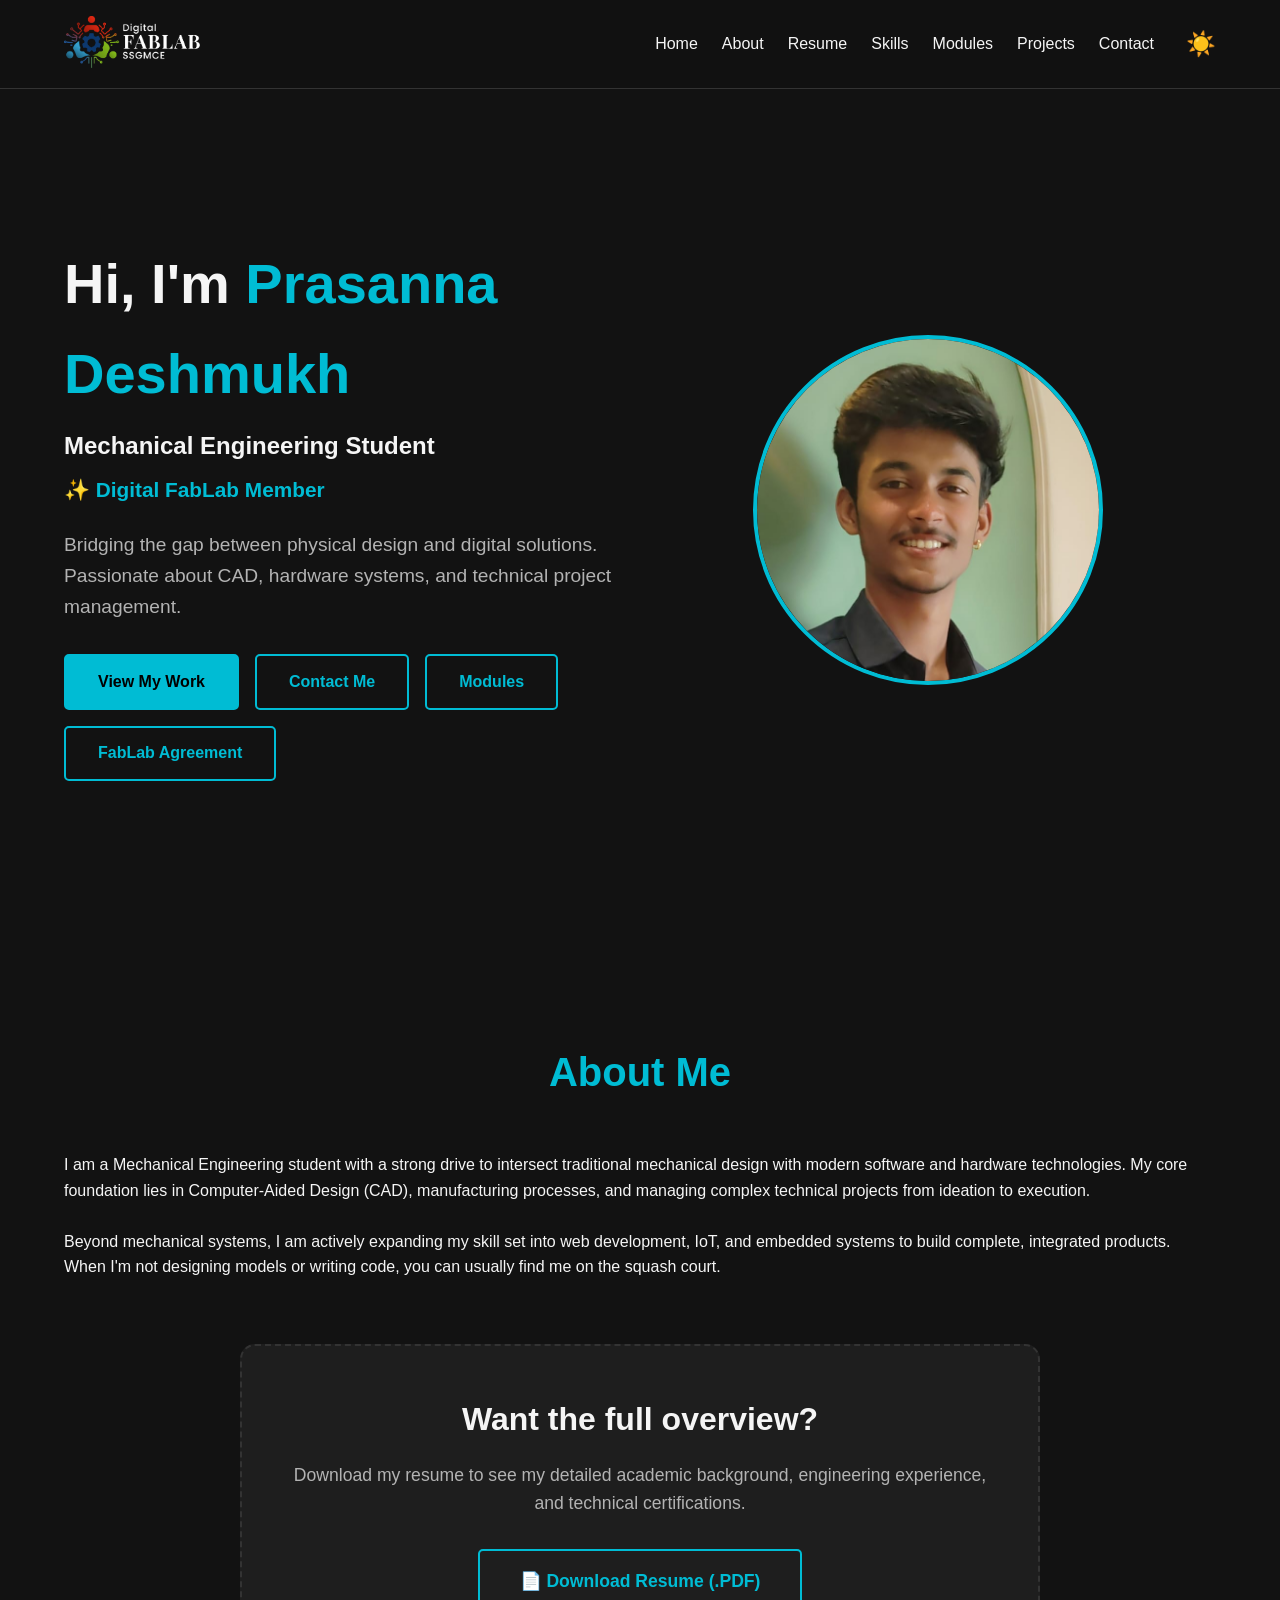
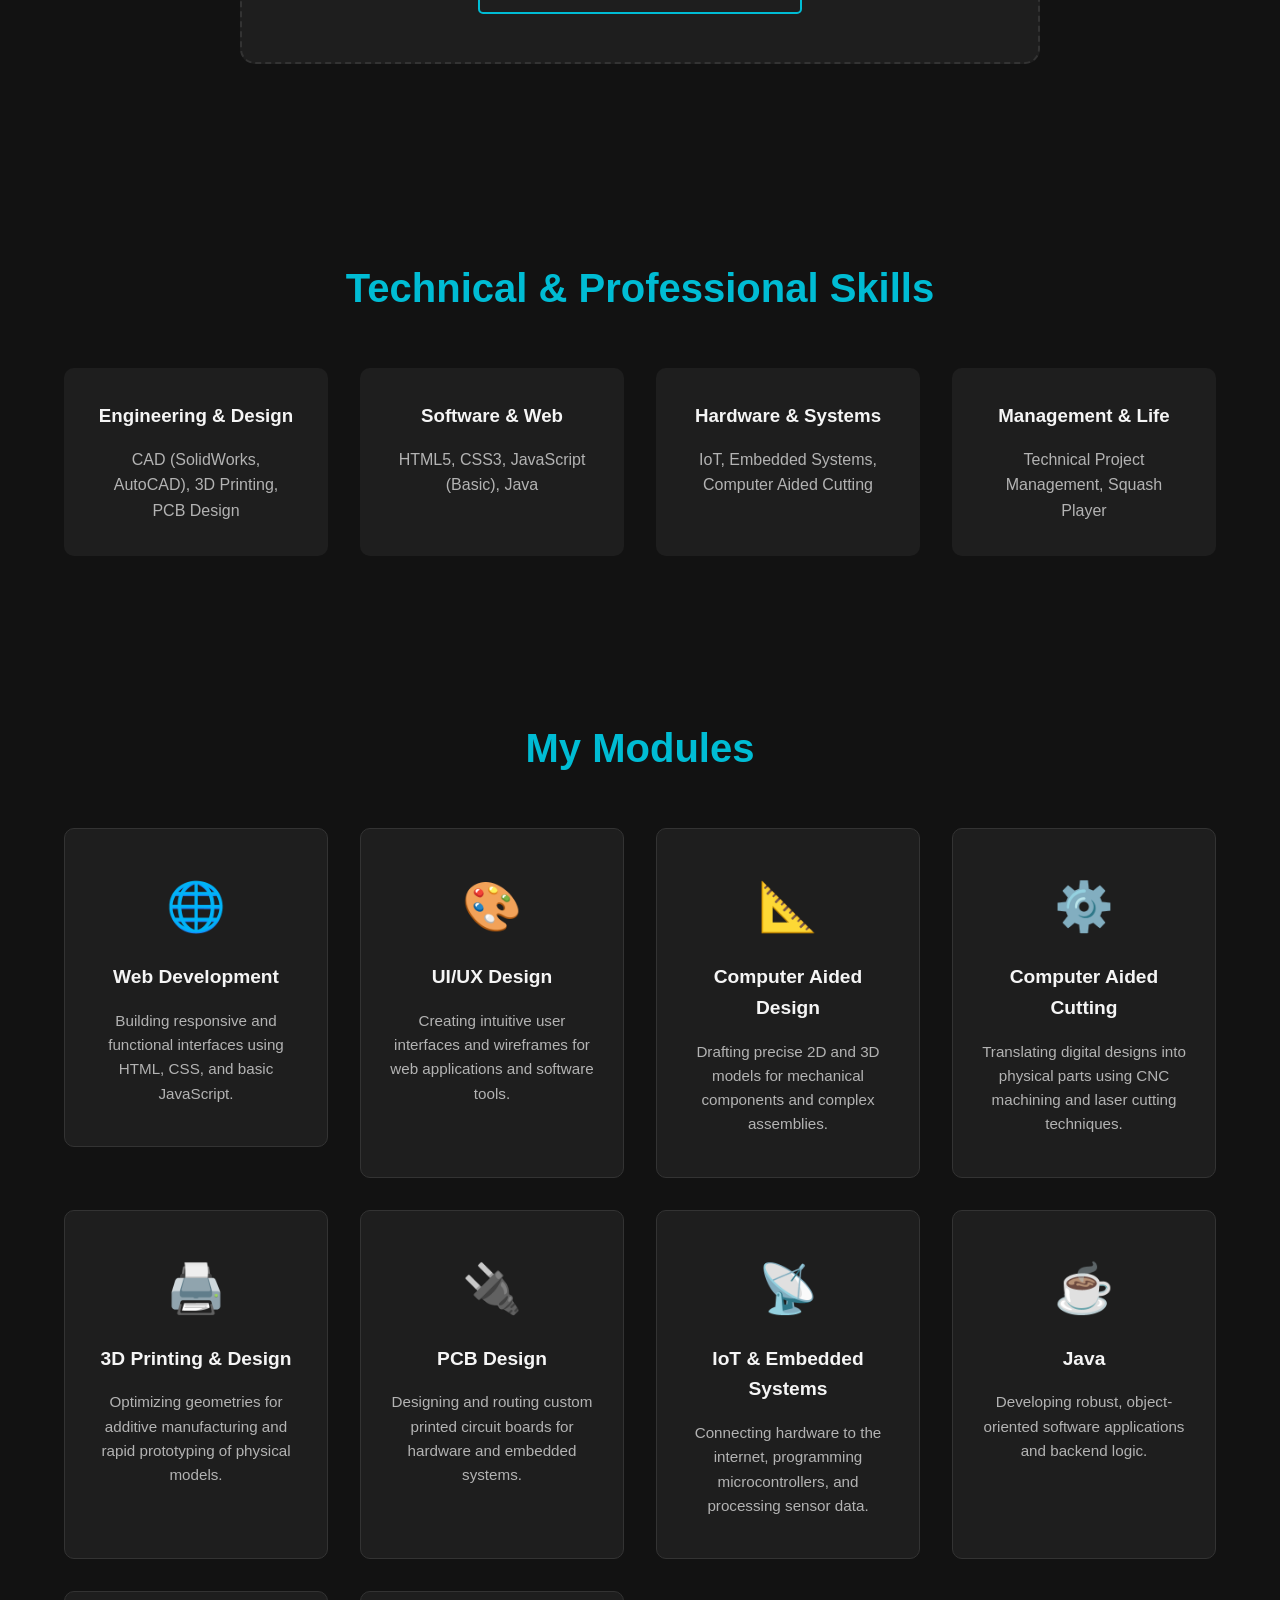
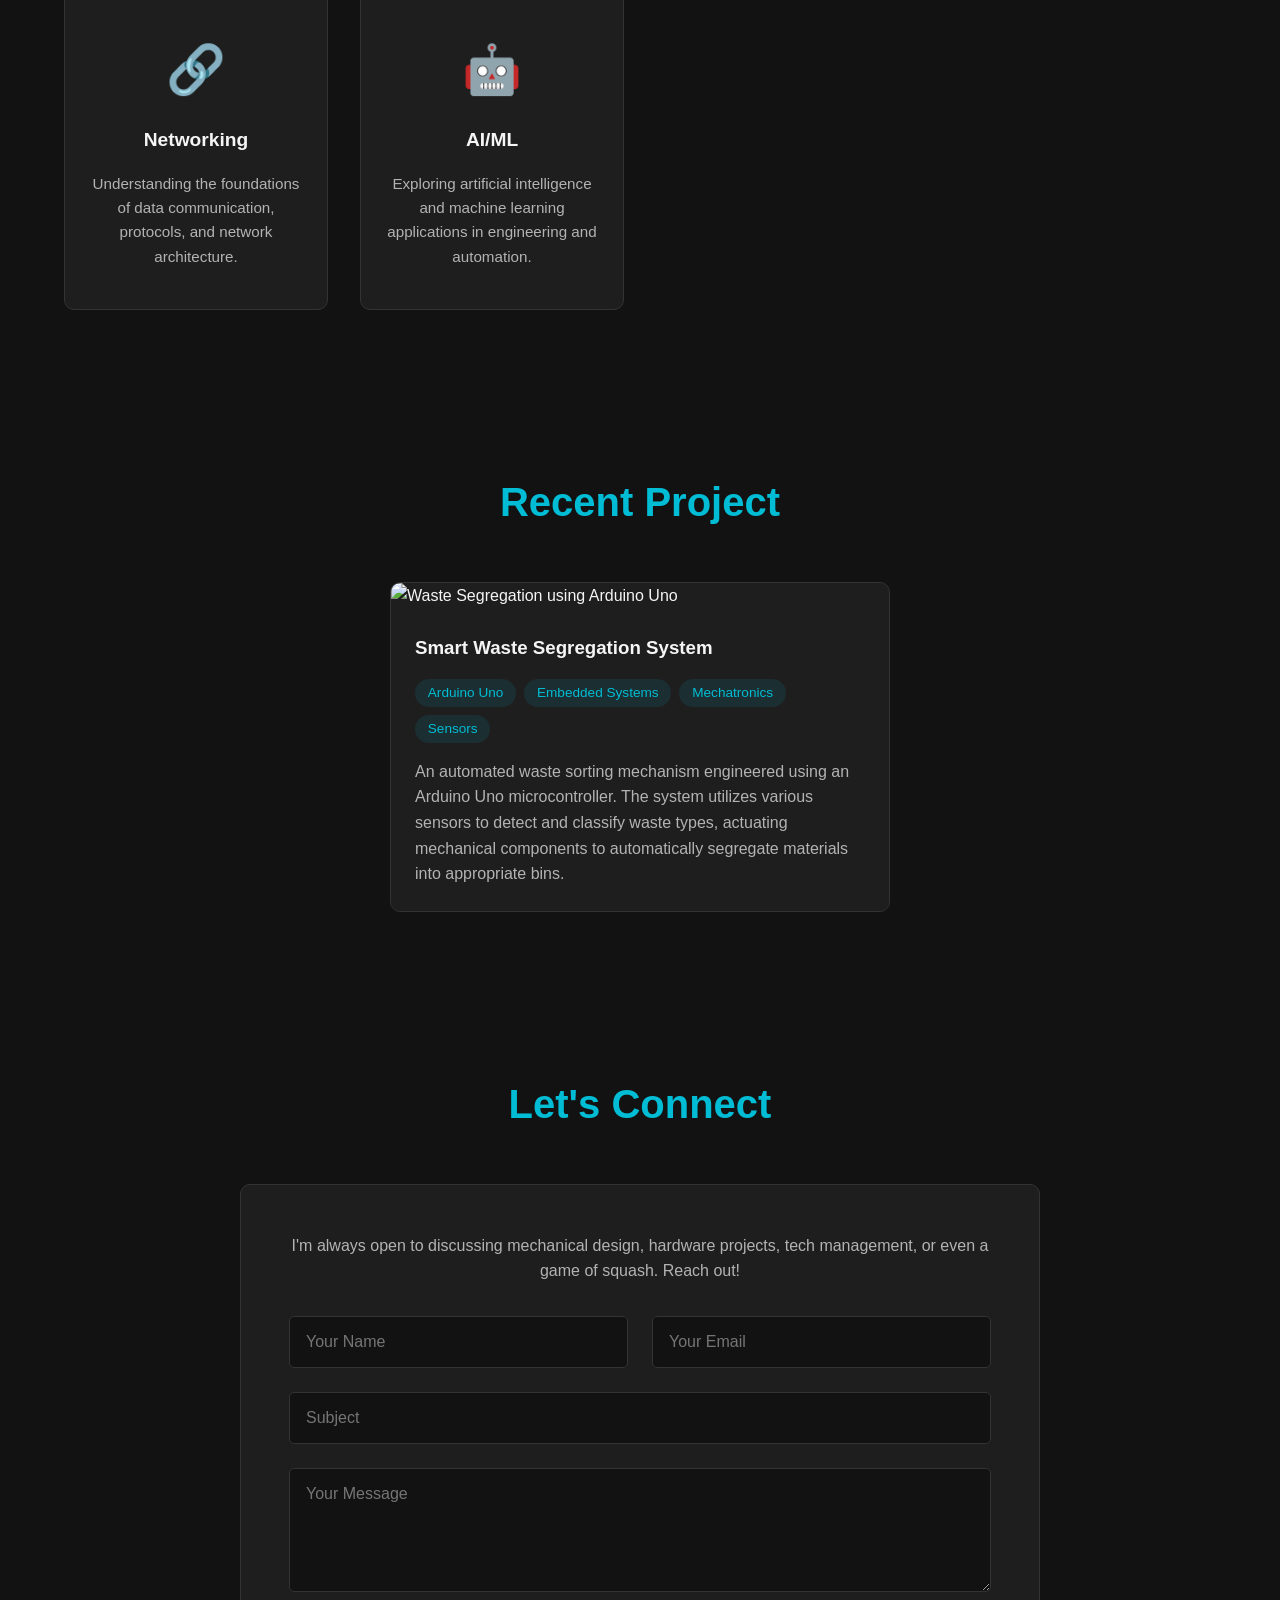
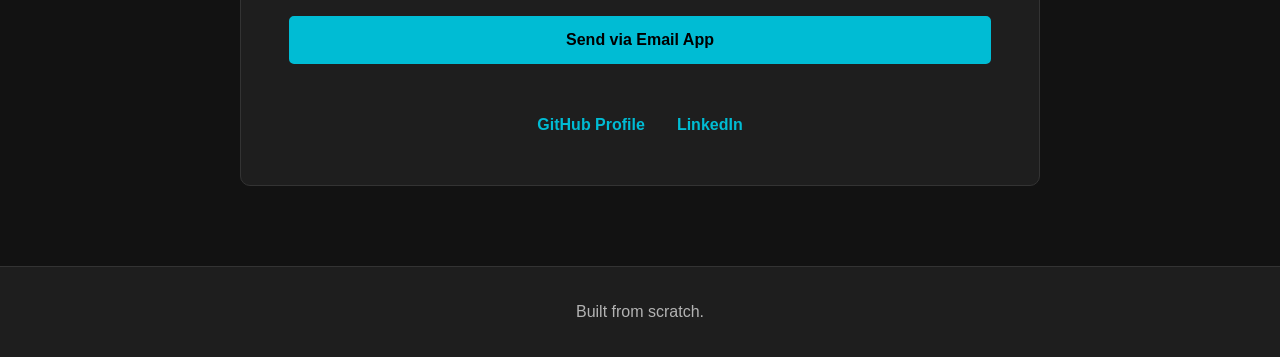
==== commit 84b7eeb9: "Updated index.html" ====
--- a/index.html
+++ b/index.html
@@ -36,6 +36,7 @@
             <div style="display: flex; gap: 1rem; flex-wrap: wrap;">
                 <a href="#projects" class="btn">View My Work</a>
                 <a href="#contact" class="btn btn-outline">Contact Me</a>
+                <a href="#modules" class="btn btn-outline">Modules</a>
                 <a href="agreement.html" class="btn btn-outline">FabLab Agreement</a>
             </div>
         </div>
